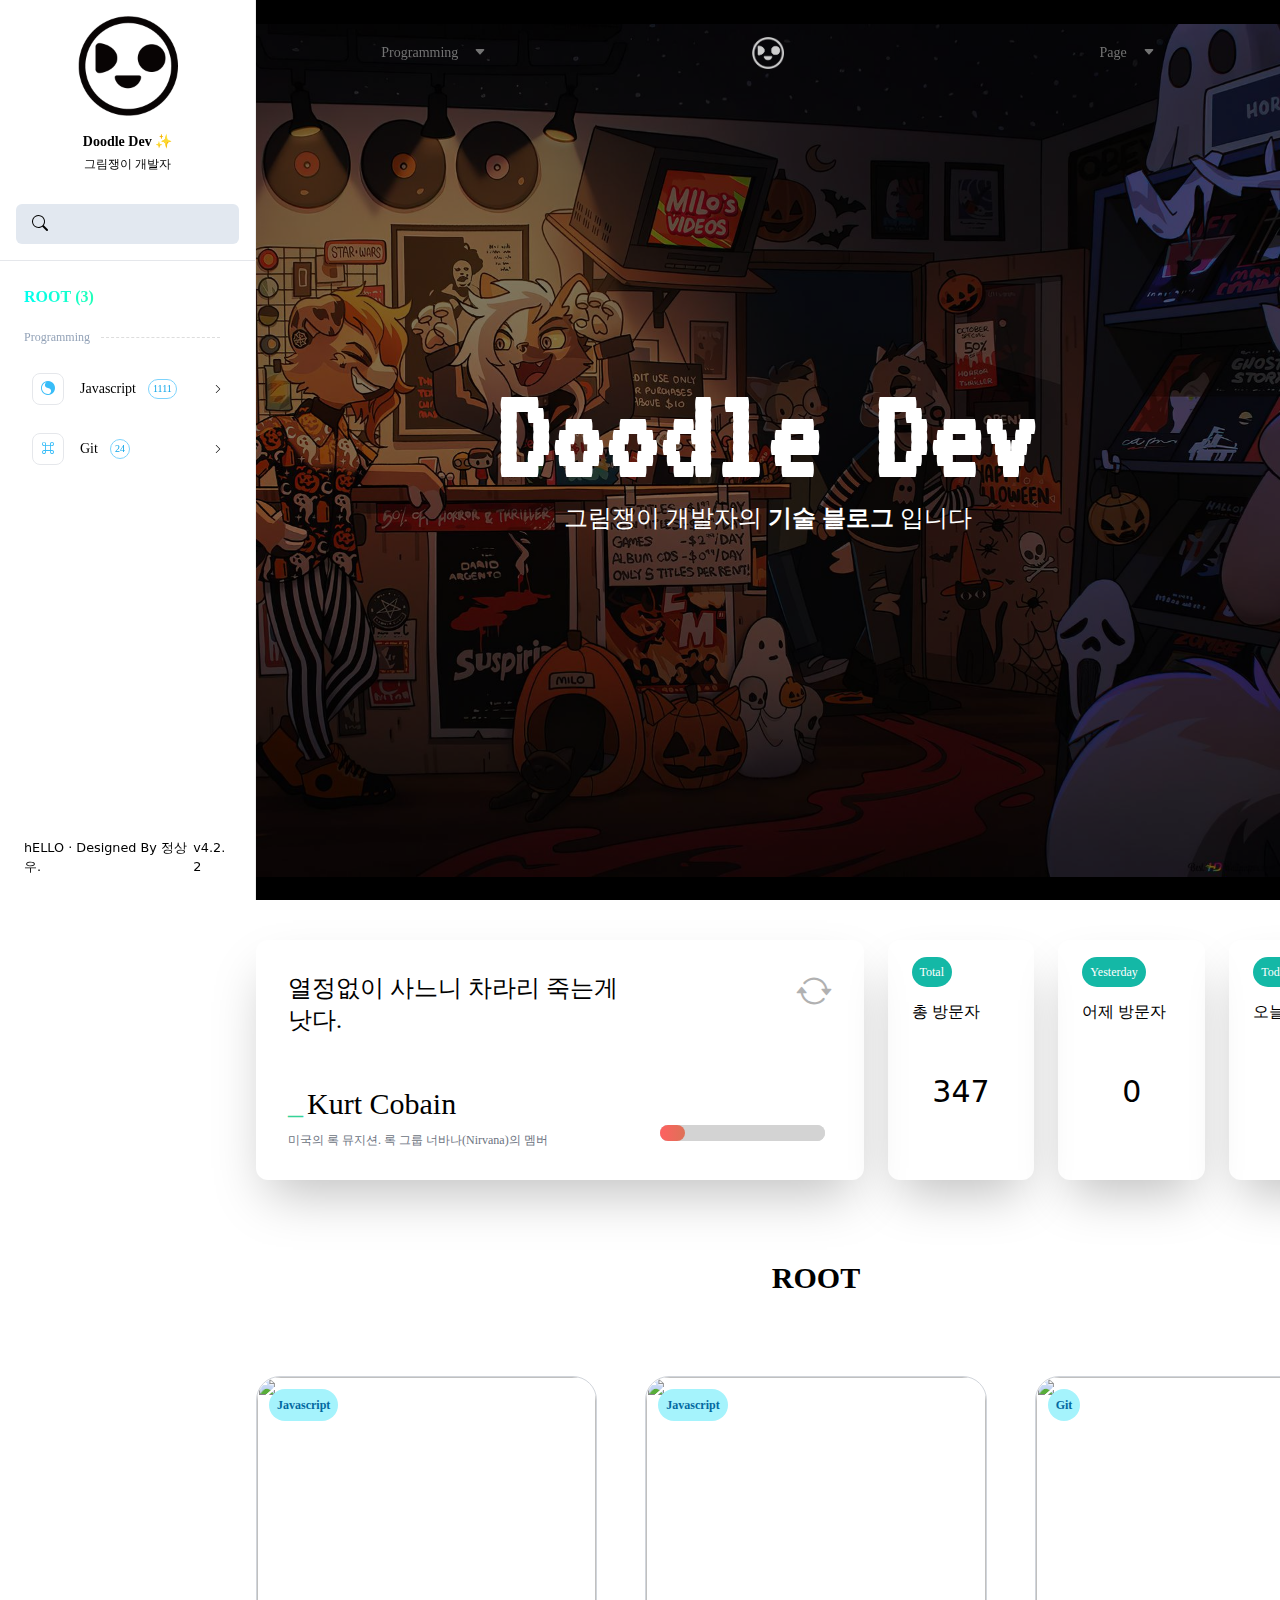
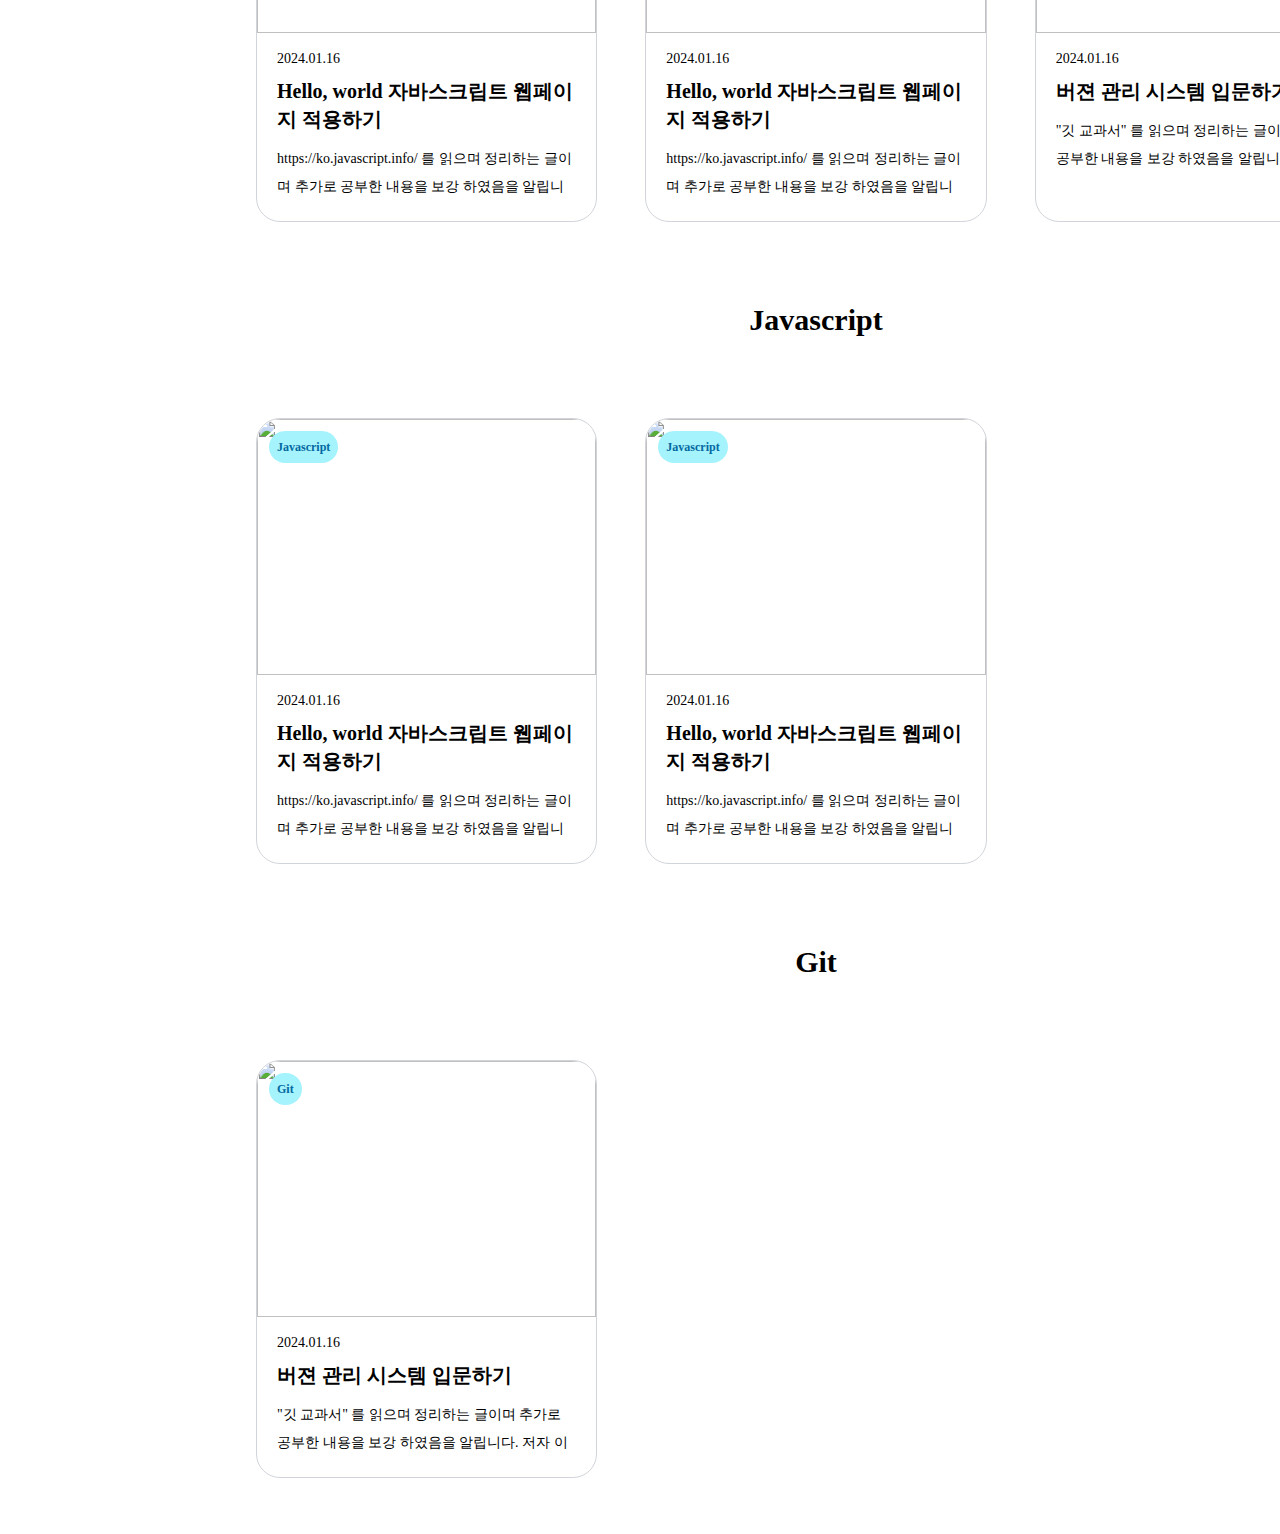
==== index.html @ 7f4cc3a6 "fix : link change" ====
<!DOCTYPE html>
<html lang="en">
<head>
    <meta charset="UTF-8">
    <meta http-equiv="X-UA-Compatible" content="IE=edge">
    <meta name="viewport" content="width=device-width, initial-scale=1.0">
    <link rel="stylesheet" href="https://cdn.jsdelivr.net/npm/bootstrap-icons@1.11.1/font/bootstrap-icons.css">

    <link rel="preconnect" href="https://fonts.googleapis.com">
    <link rel="preconnect" href="https://fonts.gstatic.com" crossorigin>
    <link href="https://fonts.googleapis.com/css2?family=VT323&display=swap" rel="stylesheet">

    <title>Doodle Skin WireFrame</title>
    <link href="./output.css" rel="stylesheet">
</head>
<body>
    <div class="pl-0 break-all xl:pl-64">
        <main class="relative">
            <!-- visual -->
            <section class="">
                <main class="pb-14 relative">
                    <section id="mainVisual" class="relative w-full h-screen text-white bg-black">
                        <div class="absolute top-0 right-0 bottom-0 left-0 opacity-50 bg-no-repeat bg-contain bg-center bg-right bg-fixed bg-[url('./src/assets/images/visual_bg.jpg')]"></div> <!-- bg-[url('./assets/images/visual_bg.png')] -->
                        <div class="absolute top-1/2 left-1/2 transform -translate-x-1/2 -translate-y-1/2 w-full text-center">
                            <h2 class="style-visual-text leading-none text-[135px]">Doodle Dev</h2>
                            <p class="text-2xl text-center font-NanumSquareNeo">그림쟁이 개발자의 <strong>기술 블로그</strong> 입니다</p>
                        </div>
                    </section>

                    <!-- header -->
                    <header id="header" class="w-full absolute top-5 left-0 right-0 z-10">
                        <nav class="relative flex items-center w-5/6 m-auto h-[65px] rounded-xl">
                            <ul class="h-full flex">
                                <li class="flex h-full">
                                    <a href="#;" class="flex items-center h-full pr-10 pl-10 text-sm text-neutral-500 font-NanumSquareNeo">
                                        Programming<i class="bi bi-caret-down-fill pl-4 text-xs"></i>
                                    </a>
                                    <div class="absolute left-0 -bottom-[110px] hidden bg-gray-50 w-60 p-4 rounded-xl shadow-md">
                                        <ul>
                                            <li>
                                                <a href="#;" class="flex items-center h-10 font-NanumSquareNeo text-sm"><i class="bi bi-brilliance"></i>&nbspJavascript</a>
                                            </li>
                                            <li>
                                                <a href="#;" class="flex items-center h-10 font-NanumSquareNeo text-sm"><i class="bi bi bi-command"></i>&nbspGit</a>
                                            </li>
                                        </ul>
                                    </div>
                                </li>
                            </ul>

                            <a href="#;" class="absolute left-2/4 w-[32px] h-[32px] -translate-x-1/2 rounded-full">
                                <img src="./src/assets/images/doodle_logo_b.png" class="bg-cover opacity-80">
                            </a>

                            <ul class="h-full flex ml-auto">
                                <li class="flex h-full">
                                    <a href="#;" class="flex items-center h-full pr-10 pl-10 text-sm text-neutral-500 font-NanumSquareNeo">
                                        Page<i class="bi bi-caret-down-fill pl-4 text-xs"></i>
                                    </a>
                                    <div class="absolute right-0 -bottom-[150px] hidden bg-gray-50 w-40 p-4 rounded-xl shadow-md">
                                        <ul>
                                            <li>
                                                <a href="#;" class="flex items-center h-10 font-NanumSquareNeo">홈</a>
                                            </li>
                                            <li>
                                                <a href="#;" class="flex items-center h-10 font-NanumSquareNeo">태그</a>
                                            </li>
                                            <li>
                                                <a href="#;" class="flex items-center h-10 font-NanumSquareNeo">방명록</a>
                                            </li>
                                        </ul>
                                    </div>
                                </li>
                            </ul>
                        </nav>
                    </header>
                    <!-- //header-->

                    <!-- 명언 및 젠체 방문자 수  -->
                    <div class="flex items-center px-4 lg:px-0 lg:w-[70rem] mx-auto mt-10 gap-x-6 ">
                        <div class="h-[240px] p-8 rounded-xl shadow-2xl style-path style-path-bottom style-path-top">
                            <span class="style-path style-path-left"></span>
                            <div class="flex w-full h-full">
                                <div class="flex flex-col w-[350px]">
                                    <p id="wiseSaying" class="font-NanumSquareNeo text-2xl"></p>
                                    <div class="mt-auto">
                                        <p class="text-3xl mb-[10px] font-NanumPen"><span class="text-emerald-400 mr-1">_</span><span id="wiseSayingHuman"></span></p>
                                        <p id="wiseSayingHumanInfo" class="text-xs font-NanumSquareNeo text-gray-500"></p>
                                    </div>
                                </div>
                                <div class="flex flex-col w-2/6 ml-auto">
                                    <button id="refreshBtn" type="button" class="ml-auto style-repeat"><i class="bi bi-arrow-repeat text-4xl"></i></button>
                                    <div class="mt-auto">
                                        <progress id="progressbar" value="0" max="100"></progress>
                                    </div>
                                </div>
                            </div>
                            <span class="style-path style-path-right"></span>
                        </div>
                        <div class="w-[15rem] h-[240px] p-6 rounded-xl shadow-2xl">
                            <div class="flex flex-col">
                                <div class="text-white text-xs"><span class="p-2 bg-teal-500 font-NanumSquareNeo rounded-full">Total</span></div>
                                <div class="mt-5 font-NanumSquareNeo">총 방문자</div>
                                <div class="text-center mt-[50px] text-3xl">347</div>
                            </div>
                        </div>
                        <div class="w-[15rem] h-[240px] p-6 rounded-xl shadow-2xl">
                            <div class="flex flex-col">
                                <div class="text-white text-xs"><span class="p-2 bg-teal-500 font-NanumSquareNeo rounded-full">Yesterday</span></div>
                                <div class="mt-5 font-NanumSquareNeo">어제 방문자</div>
                                <div class="text-center mt-[50px] text-3xl">0</div>
                            </div>
                        </div>
                        <div class="w-[15rem] h-[240px] p-6 rounded-xl shadow-2xl">
                            <div class="flex flex-col">
                                <div class="text-white text-xs"><span class="p-2 bg-teal-500 font-NanumSquareNeo rounded-full">Today</span></div>
                                <div class="mt-5 font-NanumSquareNeo">오늘 방문자</div>
                                <div class="text-center mt-[50px] text-3xl">2</div>
                            </div>
                        </div>
                    </div>

                    <div class="flex flex-col">
                        <!-- 디자인 수정 -->
                        <section class="flex flex-col items-center px-4 lg:px-0 lg:w-[70rem] lg:mx-auto" data-mode="grid">
                            <div class="text-3xl font-bold text-h-600 dark:text-h-200 my-10 empty:my-10 lg:my-20 font-NanumSquareNeo">ROOT</div>
                            <div class="list">
                                <div class="relative style-card-shadow rounded-3xl border-solid border border-gray-300">
                                    <a href="#;" class="block relative">
                                        <div class="post rounded-3xl">
                                            <span class="thumbnail"><img class="object-cover bg-h-100 lazyautosizes ls-is-cached lazyloaded rounded-tl-3xl rounded-tr-3xl" data-src="https://blog.kakaocdn.net/dn/263tH/btsDnd8cCQs/M0nqBqwNAv5mfp5V1lmXC1/img.png" data-sizes="auto" alt="" sizes="335px" src="https://blog.kakaocdn.net/dn/263tH/btsDnd8cCQs/M0nqBqwNAv5mfp5V1lmXC1/img.png"></span>
                                            <div class="description flex flex-col pl-5 pr-5 pb-5">
                                                <div class="metainfo flex gap-x-1 text-sm"><time class="text-h-400 font-NanumSquareNeo">2024.01.16</time></div>
                                                <div class="title"><span class="text-h-800 dark:text-h-200 font-NanumSquareNeo">Hello, world 자바스크립트 웹페이지 적용하기</span></div>
                                                <div class="summary relative overflow-hidden leading-7 text-sm text-h-500 dark:text-h-400 font-NanumSquareNeo">https://ko.javascript.info/ 를 읽으며 정리하는 글이며 추가로 공부한 내용을 보강 하였음을 알립니다. 1. Hello, world! 웹 페이지에 자바스크립트를 적용하는 방법에 대해 알아보기 전에, C언어로 만든 프로그램 예제를 살펴 보겠습니다. #include int main() { printf("Hello, world!\n"); return 0; } 이 예제를 실행 시키면 터미널에 "Hello, world" 가 출력됩니다. 프로그래밍 서적을 보신 적이 있다면, 첫 프로그래밍 예제로 "Hello world" 를 출력해 본 기억이 있을 것 입니다. "Hello, world(안녕, 세상)" 를 출력하는 예제가 어떻게 시작되었는지 궁금하여 위키백과를 찾아 보았습니다. 프로그래밍을 할 수 ..</div>
                                            </div>
                                        </div>
                                    </a>
                                    <a href="https://naver.com" target="_blank" class="block text-sm text-h-400 font-NanumSquareNeo absolute left-3 top-3 bg-cyan-200 rounded-full p-2 text-sky-700 text-xs font-semibold">Javascript</a>
                                </div>
                                
                                <div class="relative style-card-shadow rounded-3xl border-solid border border-gray-300">
                                    <a href="#;" class="block relative">
                                        <div class="post rounded-3xl">
                                            <span class="thumbnail"><img class="object-cover bg-h-100 lazyautosizes ls-is-cached lazyloaded rounded-tl-3xl rounded-tr-3xl" data-src="https://blog.kakaocdn.net/dn/263tH/btsDnd8cCQs/M0nqBqwNAv5mfp5V1lmXC1/img.png" data-sizes="auto" alt="" sizes="335px" src="https://blog.kakaocdn.net/dn/263tH/btsDnd8cCQs/M0nqBqwNAv5mfp5V1lmXC1/img.png"></span>
                                            <div class="description flex flex-col pl-5 pr-5 pb-5">
                                                <div class="metainfo flex gap-x-1 text-sm"><time class="text-h-400 font-NanumSquareNeo">2024.01.16</time></div>
                                                <div class="title"><span class="text-h-800 dark:text-h-200 font-NanumSquareNeo">Hello, world 자바스크립트 웹페이지 적용하기</span></div>
                                                <div class="summary relative overflow-hidden leading-7 text-sm text-h-500 dark:text-h-400 font-NanumSquareNeo">https://ko.javascript.info/ 를 읽으며 정리하는 글이며 추가로 공부한 내용을 보강 하였음을 알립니다. 1. Hello, world! 웹 페이지에 자바스크립트를 적용하는 방법에 대해 알아보기 전에, C언어로 만든 프로그램 예제를 살펴 보겠습니다. #include int main() { printf("Hello, world!\n"); return 0; } 이 예제를 실행 시키면 터미널에 "Hello, world" 가 출력됩니다. 프로그래밍 서적을 보신 적이 있다면, 첫 프로그래밍 예제로 "Hello world" 를 출력해 본 기억이 있을 것 입니다. "Hello, world(안녕, 세상)" 를 출력하는 예제가 어떻게 시작되었는지 궁금하여 위키백과를 찾아 보았습니다. 프로그래밍을 할 수 ..</div>
                                            </div>
                                        </div>
                                    </a>
                                    <a href="https://naver.com" target="_blank" class="block text-sm text-h-400 font-NanumSquareNeo absolute left-3 top-3 bg-cyan-200 rounded-full p-2 text-sky-700 text-xs font-semibold">Javascript</a>
                                </div>

                                <div class="relative style-card-shadow rounded-3xl border-solid border border-gray-300">
                                    <a href="#;" class="block relative">
                                        <div class="post rounded-3xl">
                                            <span class="thumbnail"><img class="object-cover bg-h-100 lazyautosizes ls-is-cached lazyloaded rounded-tl-3xl rounded-tr-3xl" data-src="https://blog.kakaocdn.net/dn/0eOuo/btsB81tT45I/3abOy07gWdSMeZfXVy7Gr0/img.png" data-sizes="auto" alt="" sizes="335px" src="https://blog.kakaocdn.net/dn/0eOuo/btsB81tT45I/3abOy07gWdSMeZfXVy7Gr0/img.png"></span>
                                            <div class="description flex flex-col pl-5 pr-5 pb-5">
                                                <div class="metainfo flex gap-x-1 text-sm"><time class="text-h-400 font-NanumSquareNeo">2024.01.16</time></div>
                                                <div class="title"><span class="text-h-800 dark:text-h-200 font-NanumSquareNeo">버젼 관리 시스템 입문하기</span></div>
                                                <div class="summary relative overflow-hidden leading-7 text-sm text-h-500 dark:text-h-400 font-NanumSquareNeo">"깃 교과서" 를 읽으며 정리하는 글이며 추가로 공부한 내용을 보강 하였음을 알립니다. 저자 이호진 | 길벗 | https://thebook.io/080212/ 1. 버젼 관리 시스템(VCS)이란 ? VCS란 Version Control System 의 약어로 우리말로는 버젼 관리 시스템입니다. 버젼 관리 시스템이 무엇인지 단어를 나눠서 해석 해보겠습니다. 1-1. 사전적 정의 버젼 의 사전적 정의 어떤 프로그램을 수정, 개선하여 완성한 것. 새로워질 때마다 번호를 늘려 나갑니다. - 출처 OxfordLanguages 관리 의 사전적 정의 어떤 것을 효율적으로 운영함을 뜻합니다. - 출처 wikipedia 시스템 의 사전적 정의 체계적인 방법을 뜻합니다. - 출처 OxfordLanguages 1-2. 버..</div>
                                            </div>
                                        </div>
                                    </a>
                                    <a href="https://naver.com" target="_blank" class="block text-sm text-h-400 font-NanumSquareNeo absolute left-3 top-3 bg-cyan-200 rounded-full p-2 text-sky-700 text-xs font-semibold">Git</a>
                                </div>
                            </div>
                        </section>
                        <!-- //디자인 수정 -->
                    
                        <section class="flex flex-col items-center px-4 lg:px-0 lg:w-[70rem] lg:mx-auto" data-mode="grid">
                            <div class="text-3xl font-bold text-h-600 dark:text-h-200 my-10 empty:my-10 lg:my-20 font-NanumSquareNeo">Javascript</div>
                            <div class="list">
                                <div class="relative style-card-shadow rounded-3xl border-solid border border-gray-300">
                                    <a href="#;" class="block relative">
                                        <div class="post rounded-3xl">
                                            <span class="thumbnail"><img class="object-cover bg-h-100 lazyautosizes ls-is-cached lazyloaded rounded-tl-3xl rounded-tr-3xl" data-src="https://blog.kakaocdn.net/dn/263tH/btsDnd8cCQs/M0nqBqwNAv5mfp5V1lmXC1/img.png" data-sizes="auto" alt="" sizes="335px" src="https://blog.kakaocdn.net/dn/263tH/btsDnd8cCQs/M0nqBqwNAv5mfp5V1lmXC1/img.png"></span>
                                            <div class="description flex flex-col pl-5 pr-5 pb-5">
                                                <div class="metainfo flex gap-x-1 text-sm"><time class="text-h-400 font-NanumSquareNeo">2024.01.16</time></div>
                                                <div class="title"><span class="text-h-800 dark:text-h-200 font-NanumSquareNeo">Hello, world 자바스크립트 웹페이지 적용하기</span></div>
                                                <div class="summary relative overflow-hidden leading-7 text-sm text-h-500 dark:text-h-400 font-NanumSquareNeo">https://ko.javascript.info/ 를 읽으며 정리하는 글이며 추가로 공부한 내용을 보강 하였음을 알립니다. 1. Hello, world! 웹 페이지에 자바스크립트를 적용하는 방법에 대해 알아보기 전에, C언어로 만든 프로그램 예제를 살펴 보겠습니다. #include int main() { printf("Hello, world!\n"); return 0; } 이 예제를 실행 시키면 터미널에 "Hello, world" 가 출력됩니다. 프로그래밍 서적을 보신 적이 있다면, 첫 프로그래밍 예제로 "Hello world" 를 출력해 본 기억이 있을 것 입니다. "Hello, world(안녕, 세상)" 를 출력하는 예제가 어떻게 시작되었는지 궁금하여 위키백과를 찾아 보았습니다. 프로그래밍을 할 수 ..</div>
                                            </div>
                                        </div>
                                    </a>
                                    <a href="https://naver.com" target="_blank" class="block text-sm text-h-400 font-NanumSquareNeo absolute left-3 top-3 bg-cyan-200 rounded-full p-2 text-sky-700 text-xs font-semibold">Javascript</a>
                                </div>
                                
                                <div class="relative style-card-shadow rounded-3xl border-solid border border-gray-300">
                                    <a href="#;" class="block relative">
                                        <div class="post rounded-3xl">
                                            <span class="thumbnail"><img class="object-cover bg-h-100 lazyautosizes ls-is-cached lazyloaded rounded-tl-3xl rounded-tr-3xl" data-src="https://blog.kakaocdn.net/dn/263tH/btsDnd8cCQs/M0nqBqwNAv5mfp5V1lmXC1/img.png" data-sizes="auto" alt="" sizes="335px" src="https://blog.kakaocdn.net/dn/263tH/btsDnd8cCQs/M0nqBqwNAv5mfp5V1lmXC1/img.png"></span>
                                            <div class="description flex flex-col pl-5 pr-5 pb-5">
                                                <div class="metainfo flex gap-x-1 text-sm"><time class="text-h-400 font-NanumSquareNeo">2024.01.16</time></div>
                                                <div class="title"><span class="text-h-800 dark:text-h-200 font-NanumSquareNeo">Hello, world 자바스크립트 웹페이지 적용하기</span></div>
                                                <div class="summary relative overflow-hidden leading-7 text-sm text-h-500 dark:text-h-400 font-NanumSquareNeo">https://ko.javascript.info/ 를 읽으며 정리하는 글이며 추가로 공부한 내용을 보강 하였음을 알립니다. 1. Hello, world! 웹 페이지에 자바스크립트를 적용하는 방법에 대해 알아보기 전에, C언어로 만든 프로그램 예제를 살펴 보겠습니다. #include int main() { printf("Hello, world!\n"); return 0; } 이 예제를 실행 시키면 터미널에 "Hello, world" 가 출력됩니다. 프로그래밍 서적을 보신 적이 있다면, 첫 프로그래밍 예제로 "Hello world" 를 출력해 본 기억이 있을 것 입니다. "Hello, world(안녕, 세상)" 를 출력하는 예제가 어떻게 시작되었는지 궁금하여 위키백과를 찾아 보았습니다. 프로그래밍을 할 수 ..</div>
                                            </div>
                                        </div>
                                    </a>
                                    <a href="https://naver.com" target="_blank" class="block text-sm text-h-400 font-NanumSquareNeo absolute left-3 top-3 bg-cyan-200 rounded-full p-2 text-sky-700 text-xs font-semibold">Javascript</a>
                                </div>
                            </div>
                        </section>
                    
                        <section class="flex flex-col items-center px-4 lg:px-0 lg:w-[70rem] lg:mx-auto" data-mode="grid">
                            <div class="text-3xl font-bold text-h-600 dark:text-h-200 my-10 empty:my-10 lg:my-20 font-NanumSquareNeo">Git</div>
                            <div class="list">
                                <div class="relative style-card-shadow rounded-3xl border-solid border border-gray-300">
                                    <a href="#;" class="block relative">
                                        <div class="post rounded-3xl">
                                            <span class="thumbnail"><img class="object-cover bg-h-100 lazyautosizes ls-is-cached lazyloaded rounded-tl-3xl rounded-tr-3xl" data-src="https://blog.kakaocdn.net/dn/0eOuo/btsB81tT45I/3abOy07gWdSMeZfXVy7Gr0/img.png" data-sizes="auto" alt="" sizes="335px" src="https://blog.kakaocdn.net/dn/0eOuo/btsB81tT45I/3abOy07gWdSMeZfXVy7Gr0/img.png"></span>
                                            <div class="description flex flex-col pl-5 pr-5 pb-5">
                                                <div class="metainfo flex gap-x-1 text-sm"><time class="text-h-400 font-NanumSquareNeo">2024.01.16</time></div>
                                                <div class="title"><span class="text-h-800 dark:text-h-200 font-NanumSquareNeo">버젼 관리 시스템 입문하기</span></div>
                                                <div class="summary relative overflow-hidden leading-7 text-sm text-h-500 dark:text-h-400 font-NanumSquareNeo">"깃 교과서" 를 읽으며 정리하는 글이며 추가로 공부한 내용을 보강 하였음을 알립니다. 저자 이호진 | 길벗 | https://thebook.io/080212/ 1. 버젼 관리 시스템(VCS)이란 ? VCS란 Version Control System 의 약어로 우리말로는 버젼 관리 시스템입니다. 버젼 관리 시스템이 무엇인지 단어를 나눠서 해석 해보겠습니다. 1-1. 사전적 정의 버젼 의 사전적 정의 어떤 프로그램을 수정, 개선하여 완성한 것. 새로워질 때마다 번호를 늘려 나갑니다. - 출처 OxfordLanguages 관리 의 사전적 정의 어떤 것을 효율적으로 운영함을 뜻합니다. - 출처 wikipedia 시스템 의 사전적 정의 체계적인 방법을 뜻합니다. - 출처 OxfordLanguages 1-2. 버..</div>
                                            </div>
                                        </div>
                                    </a>
                                    <a href="https://naver.com" target="_blank" class="block text-sm text-h-400 font-NanumSquareNeo absolute left-3 top-3 bg-cyan-200 rounded-full p-2 text-sky-700 text-xs font-semibold">Git</a>
                                </div>
                            </div>
                        </section>
                    </div>
                </main>
            </section>
            <!-- //visual -->
        </main>
        <aside class="flex flex-col style-aside-area border-r h-full fixed top-0 left-0 w-64">
            <!-- 프로필 -->
            <div class="p-4">
                <div class="flex flex-col bg-cover items-center">
                    <img src="./src/assets/images/doodle_logo_a.png" class="logo">
                    <p class="p-1 font-NanumSquareNeo text-sm font-semibold mt-3">Doodle Dev ✨</p>
                    <p class="font-NanumSquareNeo text-xs">그림쟁이 개발자</p>
                </div>
            </div>
            <!-- //프로필 -->

            <!-- 검색 -->
            <div class="p-4">
                <div class="flex items-center p-4 bg-slate-200 h-10 rounded-md">
                    <i class="bi bi-search"></i>
                    <input type="text" class="ml-1 bg-slate-200 w-full">
                </div>
            </div>
            <!-- //검색 -->
            <hr>
            <!--
            <div class="p-6">
                <div class="flex justify-between">
                    <div>
                        <div>전체</div>
                        <div>331</div>
                    </div>
                    <div class="flex">
                        <div>
                            <div>오늘</div>
                            <div class="text-right">5</div>
                        </div>
                        <div class="pl-4">
                            <div>어제</div>
                            <div class="text-right">7</div>
                        </div>
                    </div>
                </div>
            </div>
            -->
            <!-- side menu -->
            <div class="p-6">
                <div>
                    <ul>
                        <li>
                            <a href="#;" class="flex pb-5 font-NanumSquareNeo font-bold	text-base style-gradient">ROOT <span class="ml-1">(3)</span></a>
                            <p class="flex items-center pb-5 text-slate-400	font-NanumSquareNeo text-xs style-dash">Programming</p><!-- HTML 편집 확인 -->
                            <ul class="flex flex-col gap-y-3">
                                <li class="hover:rounded-lg style-underline">
                                    <a  href="#;" class="flex items-center font-NanumSquareNeo p-2 text-sm hover:text-sky-600 group">
                                        <span class="flex items-center justify-center mr-4 border rounded-lg w-8 h-8 text-sky-400 group-hover:text-sky-600 group-hover:shadow-md">
                                            <i class="bi bi-brilliance"></i>
                                        </span>
                                        <span>Javascript</span>
                                        <span class="ml-3 text-[10px] p-1 rounded-full border border-1 border-sky-300 text-sky-500 leading-none">1111</span>
                                        <span class="ml-auto"><i class="bi bi-chevron-right text-[10px]"></i></span><!-- bi-chevron-down -->
                                    </a>
                                </li>
                                <li class="hover:rounded-lg style-underline">
                                    <a  href="#;" class="flex items-center font-NanumSquareNeo p-2 text-sm hover:text-sky-600 group">
                                        <span class="flex items-center justify-center mr-4 border rounded-lg w-8 h-8 text-sky-400 group-hover:text-sky-600 group-hover:shadow-md">
                                            <i class="bi bi-command"></i>
                                        </span>
                                        <span>Git</span>
                                        <span class="ml-3 text-[10px] p-1 rounded-full border border-1 border-sky-300 text-sky-500 leading-none">24</span>
                                        <span class="ml-auto"><i class="bi bi-chevron-right text-[10px]"></i></span><!-- bi-chevron-down -->
                                    </a>
                                </li>
                            </ul>
                        </li>
                    </ul>
                </div>
            </div>
            <!-- //side menu -->
            <div class="p-6 mt-auto">
                <div class="text-h-400">
                    <div class="flex justify-between">
                        <small><a href="https://pronist.tistory.com/5">hELLO</a> · Designed By <a href="https://github.com/pronist">정상우</a>.</small>
                        <small>v4.2.2</small>
                    </div>
                </div>
            </div>
        </aside>
    </div>

    <!-- Script -->
    <script src="./index.js"></script>
</body>
</html>
---- output.css ----
/*
! tailwindcss v3.4.1 | MIT License | https://tailwindcss.com
*/

/*
1. Prevent padding and border from affecting element width. (https://github.com/mozdevs/cssremedy/issues/4)
2. Allow adding a border to an element by just adding a border-width. (https://github.com/tailwindcss/tailwindcss/pull/116)
*/

*,
::before,
::after {
  box-sizing: border-box;
  /* 1 */
  border-width: 0;
  /* 2 */
  border-style: solid;
  /* 2 */
  border-color: #e5e7eb;
  /* 2 */
}

::before,
::after {
  --tw-content: '';
}

/*
1. Use a consistent sensible line-height in all browsers.
2. Prevent adjustments of font size after orientation changes in iOS.
3. Use a more readable tab size.
4. Use the user's configured `sans` font-family by default.
5. Use the user's configured `sans` font-feature-settings by default.
6. Use the user's configured `sans` font-variation-settings by default.
7. Disable tap highlights on iOS
*/

html,
:host {
  line-height: 1.5;
  /* 1 */
  -webkit-text-size-adjust: 100%;
  /* 2 */
  -moz-tab-size: 4;
  /* 3 */
  -o-tab-size: 4;
     tab-size: 4;
  /* 3 */
  font-family: ui-sans-serif, system-ui, sans-serif, "Apple Color Emoji", "Segoe UI Emoji", "Segoe UI Symbol", "Noto Color Emoji";
  /* 4 */
  font-feature-settings: normal;
  /* 5 */
  font-variation-settings: normal;
  /* 6 */
  -webkit-tap-highlight-color: transparent;
  /* 7 */
}

/*
1. Remove the margin in all browsers.
2. Inherit line-height from `html` so users can set them as a class directly on the `html` element.
*/

body {
  margin: 0;
  /* 1 */
  line-height: inherit;
  /* 2 */
}

/*
1. Add the correct height in Firefox.
2. Correct the inheritance of border color in Firefox. (https://bugzilla.mozilla.org/show_bug.cgi?id=190655)
3. Ensure horizontal rules are visible by default.
*/

hr {
  height: 0;
  /* 1 */
  color: inherit;
  /* 2 */
  border-top-width: 1px;
  /* 3 */
}

/*
Add the correct text decoration in Chrome, Edge, and Safari.
*/

abbr:where([title]) {
  -webkit-text-decoration: underline dotted;
          text-decoration: underline dotted;
}

/*
Remove the default font size and weight for headings.
*/

h1,
h2,
h3,
h4,
h5,
h6 {
  font-size: inherit;
  font-weight: inherit;
}

/*
Reset links to optimize for opt-in styling instead of opt-out.
*/

a {
  color: inherit;
  text-decoration: inherit;
}

/*
Add the correct font weight in Edge and Safari.
*/

b,
strong {
  font-weight: bolder;
}

/*
1. Use the user's configured `mono` font-family by default.
2. Use the user's configured `mono` font-feature-settings by default.
3. Use the user's configured `mono` font-variation-settings by default.
4. Correct the odd `em` font sizing in all browsers.
*/

code,
kbd,
samp,
pre {
  font-family: ui-monospace, SFMono-Regular, Menlo, Monaco, Consolas, "Liberation Mono", "Courier New", monospace;
  /* 1 */
  font-feature-settings: normal;
  /* 2 */
  font-variation-settings: normal;
  /* 3 */
  font-size: 1em;
  /* 4 */
}

/*
Add the correct font size in all browsers.
*/

small {
  font-size: 80%;
}

/*
Prevent `sub` and `sup` elements from affecting the line height in all browsers.
*/

sub,
sup {
  font-size: 75%;
  line-height: 0;
  position: relative;
  vertical-align: baseline;
}

sub {
  bottom: -0.25em;
}

sup {
  top: -0.5em;
}

/*
1. Remove text indentation from table contents in Chrome and Safari. (https://bugs.chromium.org/p/chromium/issues/detail?id=999088, https://bugs.webkit.org/show_bug.cgi?id=201297)
2. Correct table border color inheritance in all Chrome and Safari. (https://bugs.chromium.org/p/chromium/issues/detail?id=935729, https://bugs.webkit.org/show_bug.cgi?id=195016)
3. Remove gaps between table borders by default.
*/

table {
  text-indent: 0;
  /* 1 */
  border-color: inherit;
  /* 2 */
  border-collapse: collapse;
  /* 3 */
}

/*
1. Change the font styles in all browsers.
2. Remove the margin in Firefox and Safari.
3. Remove default padding in all browsers.
*/

button,
input,
optgroup,
select,
textarea {
  font-family: inherit;
  /* 1 */
  font-feature-settings: inherit;
  /* 1 */
  font-variation-settings: inherit;
  /* 1 */
  font-size: 100%;
  /* 1 */
  font-weight: inherit;
  /* 1 */
  line-height: inherit;
  /* 1 */
  color: inherit;
  /* 1 */
  margin: 0;
  /* 2 */
  padding: 0;
  /* 3 */
}

/*
Remove the inheritance of text transform in Edge and Firefox.
*/

button,
select {
  text-transform: none;
}

/*
1. Correct the inability to style clickable types in iOS and Safari.
2. Remove default button styles.
*/

button,
[type='button'],
[type='reset'],
[type='submit'] {
  -webkit-appearance: button;
  /* 1 */
  background-color: transparent;
  /* 2 */
  background-image: none;
  /* 2 */
}

/*
Use the modern Firefox focus style for all focusable elements.
*/

:-moz-focusring {
  outline: auto;
}

/*
Remove the additional `:invalid` styles in Firefox. (https://github.com/mozilla/gecko-dev/blob/2f9eacd9d3d995c937b4251a5557d95d494c9be1/layout/style/res/forms.css#L728-L737)
*/

:-moz-ui-invalid {
  box-shadow: none;
}

/*
Add the correct vertical alignment in Chrome and Firefox.
*/

progress {
  vertical-align: baseline;
}

/*
Correct the cursor style of increment and decrement buttons in Safari.
*/

::-webkit-inner-spin-button,
::-webkit-outer-spin-button {
  height: auto;
}

/*
1. Correct the odd appearance in Chrome and Safari.
2. Correct the outline style in Safari.
*/

[type='search'] {
  -webkit-appearance: textfield;
  /* 1 */
  outline-offset: -2px;
  /* 2 */
}

/*
Remove the inner padding in Chrome and Safari on macOS.
*/

::-webkit-search-decoration {
  -webkit-appearance: none;
}

/*
1. Correct the inability to style clickable types in iOS and Safari.
2. Change font properties to `inherit` in Safari.
*/

::-webkit-file-upload-button {
  -webkit-appearance: button;
  /* 1 */
  font: inherit;
  /* 2 */
}

/*
Add the correct display in Chrome and Safari.
*/

summary {
  display: list-item;
}

/*
Removes the default spacing and border for appropriate elements.
*/

blockquote,
dl,
dd,
h1,
h2,
h3,
h4,
h5,
h6,
hr,
figure,
p,
pre {
  margin: 0;
}

fieldset {
  margin: 0;
  padding: 0;
}

legend {
  padding: 0;
}

ol,
ul,
menu {
  list-style: none;
  margin: 0;
  padding: 0;
}

/*
Reset default styling for dialogs.
*/

dialog {
  padding: 0;
}

/*
Prevent resizing textareas horizontally by default.
*/

textarea {
  resize: vertical;
}

/*
1. Reset the default placeholder opacity in Firefox. (https://github.com/tailwindlabs/tailwindcss/issues/3300)
2. Set the default placeholder color to the user's configured gray 400 color.
*/

input::-moz-placeholder, textarea::-moz-placeholder {
  opacity: 1;
  /* 1 */
  color: #9ca3af;
  /* 2 */
}

input::placeholder,
textarea::placeholder {
  opacity: 1;
  /* 1 */
  color: #9ca3af;
  /* 2 */
}

/*
Set the default cursor for buttons.
*/

button,
[role="button"] {
  cursor: pointer;
}

/*
Make sure disabled buttons don't get the pointer cursor.
*/

:disabled {
  cursor: default;
}

/*
1. Make replaced elements `display: block` by default. (https://github.com/mozdevs/cssremedy/issues/14)
2. Add `vertical-align: middle` to align replaced elements more sensibly by default. (https://github.com/jensimmons/cssremedy/issues/14#issuecomment-634934210)
   This can trigger a poorly considered lint error in some tools but is included by design.
*/

img,
svg,
video,
canvas,
audio,
iframe,
embed,
object {
  display: block;
  /* 1 */
  vertical-align: middle;
  /* 2 */
}

/*
Constrain images and videos to the parent width and preserve their intrinsic aspect ratio. (https://github.com/mozdevs/cssremedy/issues/14)
*/

img,
video {
  max-width: 100%;
  height: auto;
}

/* Make elements with the HTML hidden attribute stay hidden by default */

[hidden] {
  display: none;
}

*, ::before, ::after {
  --tw-border-spacing-x: 0;
  --tw-border-spacing-y: 0;
  --tw-translate-x: 0;
  --tw-translate-y: 0;
  --tw-rotate: 0;
  --tw-skew-x: 0;
  --tw-skew-y: 0;
  --tw-scale-x: 1;
  --tw-scale-y: 1;
  --tw-pan-x:  ;
  --tw-pan-y:  ;
  --tw-pinch-zoom:  ;
  --tw-scroll-snap-strictness: proximity;
  --tw-gradient-from-position:  ;
  --tw-gradient-via-position:  ;
  --tw-gradient-to-position:  ;
  --tw-ordinal:  ;
  --tw-slashed-zero:  ;
  --tw-numeric-figure:  ;
  --tw-numeric-spacing:  ;
  --tw-numeric-fraction:  ;
  --tw-ring-inset:  ;
  --tw-ring-offset-width: 0px;
  --tw-ring-offset-color: #fff;
  --tw-ring-color: rgb(59 130 246 / 0.5);
  --tw-ring-offset-shadow: 0 0 #0000;
  --tw-ring-shadow: 0 0 #0000;
  --tw-shadow: 0 0 #0000;
  --tw-shadow-colored: 0 0 #0000;
  --tw-blur:  ;
  --tw-brightness:  ;
  --tw-contrast:  ;
  --tw-grayscale:  ;
  --tw-hue-rotate:  ;
  --tw-invert:  ;
  --tw-saturate:  ;
  --tw-sepia:  ;
  --tw-drop-shadow:  ;
  --tw-backdrop-blur:  ;
  --tw-backdrop-brightness:  ;
  --tw-backdrop-contrast:  ;
  --tw-backdrop-grayscale:  ;
  --tw-backdrop-hue-rotate:  ;
  --tw-backdrop-invert:  ;
  --tw-backdrop-opacity:  ;
  --tw-backdrop-saturate:  ;
  --tw-backdrop-sepia:  ;
}

::backdrop {
  --tw-border-spacing-x: 0;
  --tw-border-spacing-y: 0;
  --tw-translate-x: 0;
  --tw-translate-y: 0;
  --tw-rotate: 0;
  --tw-skew-x: 0;
  --tw-skew-y: 0;
  --tw-scale-x: 1;
  --tw-scale-y: 1;
  --tw-pan-x:  ;
  --tw-pan-y:  ;
  --tw-pinch-zoom:  ;
  --tw-scroll-snap-strictness: proximity;
  --tw-gradient-from-position:  ;
  --tw-gradient-via-position:  ;
  --tw-gradient-to-position:  ;
  --tw-ordinal:  ;
  --tw-slashed-zero:  ;
  --tw-numeric-figure:  ;
  --tw-numeric-spacing:  ;
  --tw-numeric-fraction:  ;
  --tw-ring-inset:  ;
  --tw-ring-offset-width: 0px;
  --tw-ring-offset-color: #fff;
  --tw-ring-color: rgb(59 130 246 / 0.5);
  --tw-ring-offset-shadow: 0 0 #0000;
  --tw-ring-shadow: 0 0 #0000;
  --tw-shadow: 0 0 #0000;
  --tw-shadow-colored: 0 0 #0000;
  --tw-blur:  ;
  --tw-brightness:  ;
  --tw-contrast:  ;
  --tw-grayscale:  ;
  --tw-hue-rotate:  ;
  --tw-invert:  ;
  --tw-saturate:  ;
  --tw-sepia:  ;
  --tw-drop-shadow:  ;
  --tw-backdrop-blur:  ;
  --tw-backdrop-brightness:  ;
  --tw-backdrop-contrast:  ;
  --tw-backdrop-grayscale:  ;
  --tw-backdrop-hue-rotate:  ;
  --tw-backdrop-invert:  ;
  --tw-backdrop-opacity:  ;
  --tw-backdrop-saturate:  ;
  --tw-backdrop-sepia:  ;
}

.fixed {
  position: fixed;
}

.absolute {
  position: absolute;
}

.relative {
  position: relative;
}

.-bottom-\[110px\] {
  bottom: -110px;
}

.-bottom-\[150px\] {
  bottom: -150px;
}

.bottom-0 {
  bottom: 0px;
}

.left-0 {
  left: 0px;
}

.left-1\/2 {
  left: 50%;
}

.left-2\/4 {
  left: 50%;
}

.left-3 {
  left: 0.75rem;
}

.right-0 {
  right: 0px;
}

.top-0 {
  top: 0px;
}

.top-1\/2 {
  top: 50%;
}

.top-3 {
  top: 0.75rem;
}

.top-5 {
  top: 1.25rem;
}

.z-10 {
  z-index: 10;
}

.m-auto {
  margin: auto;
}

.mx-auto {
  margin-left: auto;
  margin-right: auto;
}

.my-10 {
  margin-top: 2.5rem;
  margin-bottom: 2.5rem;
}

.mb-\[10px\] {
  margin-bottom: 10px;
}

.ml-1 {
  margin-left: 0.25rem;
}

.ml-3 {
  margin-left: 0.75rem;
}

.ml-auto {
  margin-left: auto;
}

.mr-1 {
  margin-right: 0.25rem;
}

.mr-4 {
  margin-right: 1rem;
}

.mt-10 {
  margin-top: 2.5rem;
}

.mt-3 {
  margin-top: 0.75rem;
}

.mt-5 {
  margin-top: 1.25rem;
}

.mt-\[50px\] {
  margin-top: 50px;
}

.mt-auto {
  margin-top: auto;
}

.block {
  display: block;
}

.flex {
  display: flex;
}

.grid {
  display: grid;
}

.hidden {
  display: none;
}

.h-10 {
  height: 2.5rem;
}

.h-8 {
  height: 2rem;
}

.h-\[240px\] {
  height: 240px;
}

.h-\[32px\] {
  height: 32px;
}

.h-\[65px\] {
  height: 65px;
}

.h-full {
  height: 100%;
}

.h-screen {
  height: 100vh;
}

.w-2\/6 {
  width: 33.333333%;
}

.w-40 {
  width: 10rem;
}

.w-5\/6 {
  width: 83.333333%;
}

.w-60 {
  width: 15rem;
}

.w-64 {
  width: 16rem;
}

.w-8 {
  width: 2rem;
}

.w-\[15rem\] {
  width: 15rem;
}

.w-\[32px\] {
  width: 32px;
}

.w-\[350px\] {
  width: 350px;
}

.w-full {
  width: 100%;
}

.-translate-x-1\/2 {
  --tw-translate-x: -50%;
  transform: translate(var(--tw-translate-x), var(--tw-translate-y)) rotate(var(--tw-rotate)) skewX(var(--tw-skew-x)) skewY(var(--tw-skew-y)) scaleX(var(--tw-scale-x)) scaleY(var(--tw-scale-y));
}

.-translate-y-1\/2 {
  --tw-translate-y: -50%;
  transform: translate(var(--tw-translate-x), var(--tw-translate-y)) rotate(var(--tw-rotate)) skewX(var(--tw-skew-x)) skewY(var(--tw-skew-y)) scaleX(var(--tw-scale-x)) scaleY(var(--tw-scale-y));
}

.transform {
  transform: translate(var(--tw-translate-x), var(--tw-translate-y)) rotate(var(--tw-rotate)) skewX(var(--tw-skew-x)) skewY(var(--tw-skew-y)) scaleX(var(--tw-scale-x)) scaleY(var(--tw-scale-y));
}

.flex-col {
  flex-direction: column;
}

.items-center {
  align-items: center;
}

.justify-center {
  justify-content: center;
}

.justify-between {
  justify-content: space-between;
}

.gap-x-1 {
  -moz-column-gap: 0.25rem;
       column-gap: 0.25rem;
}

.gap-x-6 {
  -moz-column-gap: 1.5rem;
       column-gap: 1.5rem;
}

.gap-y-3 {
  row-gap: 0.75rem;
}

.overflow-hidden {
  overflow: hidden;
}

.break-all {
  word-break: break-all;
}

.rounded-3xl {
  border-radius: 1.5rem;
}

.rounded-full {
  border-radius: 9999px;
}

.rounded-lg {
  border-radius: 0.5rem;
}

.rounded-md {
  border-radius: 0.375rem;
}

.rounded-xl {
  border-radius: 0.75rem;
}

.rounded-tl-3xl {
  border-top-left-radius: 1.5rem;
}

.rounded-tr-3xl {
  border-top-right-radius: 1.5rem;
}

.border {
  border-width: 1px;
}

.border-r {
  border-right-width: 1px;
}

.border-solid {
  border-style: solid;
}

.border-gray-300 {
  --tw-border-opacity: 1;
  border-color: rgb(209 213 219 / var(--tw-border-opacity));
}

.border-sky-300 {
  --tw-border-opacity: 1;
  border-color: rgb(125 211 252 / var(--tw-border-opacity));
}

.bg-black {
  --tw-bg-opacity: 1;
  background-color: rgb(0 0 0 / var(--tw-bg-opacity));
}

.bg-cyan-200 {
  --tw-bg-opacity: 1;
  background-color: rgb(165 243 252 / var(--tw-bg-opacity));
}

.bg-gray-50 {
  --tw-bg-opacity: 1;
  background-color: rgb(249 250 251 / var(--tw-bg-opacity));
}

.bg-slate-200 {
  --tw-bg-opacity: 1;
  background-color: rgb(226 232 240 / var(--tw-bg-opacity));
}

.bg-teal-500 {
  --tw-bg-opacity: 1;
  background-color: rgb(20 184 166 / var(--tw-bg-opacity));
}

.bg-\[url\(\'\.\/assets\/images\/visual_bg\.jpg\'\)\] {
  background-image: url('./assets/images/visual_bg.jpg');
}

.bg-\[url\(\'\.\/assets\/images\/visual_bg\.png\'\)\] {
  background-image: url('./assets/images/visual_bg.png');
}

.bg-\[url\(\'\.\/src\/assets\/images\/visual_bg\.jpg\'\)\] {
  background-image: url('./src/assets/images/visual_bg.jpg');
}

.bg-contain {
  background-size: contain;
}

.bg-cover {
  background-size: cover;
}

.bg-fixed {
  background-attachment: fixed;
}

.bg-center {
  background-position: center;
}

.bg-right {
  background-position: right;
}

.bg-no-repeat {
  background-repeat: no-repeat;
}

.object-cover {
  -o-object-fit: cover;
     object-fit: cover;
}

.p-1 {
  padding: 0.25rem;
}

.p-2 {
  padding: 0.5rem;
}

.p-4 {
  padding: 1rem;
}

.p-6 {
  padding: 1.5rem;
}

.p-8 {
  padding: 2rem;
}

.px-4 {
  padding-left: 1rem;
  padding-right: 1rem;
}

.pb-14 {
  padding-bottom: 3.5rem;
}

.pb-5 {
  padding-bottom: 1.25rem;
}

.pl-0 {
  padding-left: 0px;
}

.pl-10 {
  padding-left: 2.5rem;
}

.pl-4 {
  padding-left: 1rem;
}

.pl-5 {
  padding-left: 1.25rem;
}

.pr-10 {
  padding-right: 2.5rem;
}

.pr-5 {
  padding-right: 1.25rem;
}

.text-center {
  text-align: center;
}

.text-right {
  text-align: right;
}

.font-NanumPen {
  font-family: NanumPen;
}

.font-NanumSquareNeo {
  font-family: NanumSquareNeo;
}

.text-2xl {
  font-size: 1.5rem;
  line-height: 2rem;
}

.text-3xl {
  font-size: 1.875rem;
  line-height: 2.25rem;
}

.text-4xl {
  font-size: 2.25rem;
  line-height: 2.5rem;
}

.text-\[10px\] {
  font-size: 10px;
}

.text-\[135px\] {
  font-size: 135px;
}

.text-base {
  font-size: 1rem;
  line-height: 1.5rem;
}

.text-sm {
  font-size: 0.875rem;
  line-height: 1.25rem;
}

.text-xs {
  font-size: 0.75rem;
  line-height: 1rem;
}

.font-bold {
  font-weight: 700;
}

.font-semibold {
  font-weight: 600;
}

.leading-7 {
  line-height: 1.75rem;
}

.leading-none {
  line-height: 1;
}

.text-emerald-400 {
  --tw-text-opacity: 1;
  color: rgb(52 211 153 / var(--tw-text-opacity));
}

.text-gray-500 {
  --tw-text-opacity: 1;
  color: rgb(107 114 128 / var(--tw-text-opacity));
}

.text-neutral-500 {
  --tw-text-opacity: 1;
  color: rgb(115 115 115 / var(--tw-text-opacity));
}

.text-sky-400 {
  --tw-text-opacity: 1;
  color: rgb(56 189 248 / var(--tw-text-opacity));
}

.text-sky-500 {
  --tw-text-opacity: 1;
  color: rgb(14 165 233 / var(--tw-text-opacity));
}

.text-sky-700 {
  --tw-text-opacity: 1;
  color: rgb(3 105 161 / var(--tw-text-opacity));
}

.text-slate-400 {
  --tw-text-opacity: 1;
  color: rgb(148 163 184 / var(--tw-text-opacity));
}

.text-white {
  --tw-text-opacity: 1;
  color: rgb(255 255 255 / var(--tw-text-opacity));
}

.opacity-50 {
  opacity: 0.5;
}

.opacity-80 {
  opacity: 0.8;
}

.shadow-2xl {
  --tw-shadow: 0 25px 50px -12px rgb(0 0 0 / 0.25);
  --tw-shadow-colored: 0 25px 50px -12px var(--tw-shadow-color);
  box-shadow: var(--tw-ring-offset-shadow, 0 0 #0000), var(--tw-ring-shadow, 0 0 #0000), var(--tw-shadow);
}

.shadow-md {
  --tw-shadow: 0 4px 6px -1px rgb(0 0 0 / 0.1), 0 2px 4px -2px rgb(0 0 0 / 0.1);
  --tw-shadow-colored: 0 4px 6px -1px var(--tw-shadow-color), 0 2px 4px -2px var(--tw-shadow-color);
  box-shadow: var(--tw-ring-offset-shadow, 0 0 #0000), var(--tw-ring-shadow, 0 0 #0000), var(--tw-shadow);
}

@font-face {
  font-family: 'NanumSquareNeo';

  src: url('https://cdn.jsdelivr.net/gh/projectnoonnu/noonfonts_11-01@1.0/NanumSquareNeo-Variable.woff2') format('woff2');

  font-weight: normal;

  font-style: normal;
}

@font-face {
  font-family: 'NanumPen';

  font-weight: normal;

  font-style: normal;

  src: url('https://cdn.jsdelivr.net/gh/webfontworld/naver/NanumPen.woff2') format('woff2');

  font-display: swap;
}

/* 
    Main Color
    #0c8ce9 
*/

.logo{
  width: 100px;
  height: 100px;
}

/* 글자 오른쪽 ---- 대시 만들기 */

.style-dash{
  flex-basis: 100%;
}

.style-dash::after{
  content: "";
  flex-grow: 1;
  margin: 0 11px;
  border-top: 1px dashed #ddd;
}

/* //글자 오른쪽 ---- 대시 만들기 */

/* 글자 그라데이션 색상 추가 */

.style-gradient{
  background: linear-gradient(90deg,#00fff0,#62ff4d,#00fff0,#62ff4d);
  -webkit-background-clip: text;
  color: transparent;
  background-size: 300% 100%;
  animation: animateBg 2.5s linear infinite;
  animation-delay:.2s;
}

@keyframes animateBg {
  0% {
    background-position: 100% 0%;
  }

  100% {
    background-position: 0% 0%;
  }
}

/* //글자 그라데이션 색상 추가 */

/* 하단 메뉴 라인 애니메이션 */

.style-underline {
  position: relative;
  overflow: hidden;
}

.style-underline::after {
  position: absolute;
  bottom: 0;
  right: 0;
  left: 0;
  height: 1px;
  background-color: #0c8ce9;
  transform: translate3d(-100%, 0, 0);
  content: '';
}

.style-underline:hover::after {
  animation: underline-bottom 1s ease;
}

@keyframes underline-bottom {
  to {
    transform: translate3d(100%, 0, 0);
  }
}

/* //하단 메뉴 라인 애니메이션 */

/* visual text */

.style-visual-text{
  font-family: 'VT323', monospace;
  font-weight: bold;
}

/* 사이드 메뉴 우측 라인 */

.style-aside-area{
  border-right: 1px solid #eee;
}

/* 기본 레이아웃 그리드 */

[data-mode=grid] .list {
  display: grid;
  grid-template-columns: repeat(1, minmax(0, 1fr));
  gap: 1.5rem
}

@media (min-width: 768px) {
  [data-mode=grid] .list {
    grid-template-columns: repeat(2, minmax(0, 1fr));
    gap: 2rem
  }
}

@media (min-width: 1100px) {
  [data-mode=grid] .list {
    grid-template-columns: repeat(3, minmax(0, 1fr));
    gap: 3rem
  }
}

[data-mode=grid] .post {
  display: flex;
  flex-direction: column;
  row-gap: 1rem
}

[data-mode=grid] .post .thumbnail img {
  height: 16rem;
  width: 100%
}

[data-mode=grid] .post .description {
  row-gap: 0.5rem
}

[data-mode=grid] .post .description .title {
  font-size: 1.25rem;
  line-height: 1.75rem;
  font-weight: 700
}

[data-mode=grid] .post .description .summary {
  margin-top: 0.25rem;
  max-height: 3.5rem
}

[data-mode=grid] .post .description .summary::after {
  top: 1.75rem
}

/* 리스트 카드 애니메이션 */

.style-card-shadow{
  transform: translateX(0);
  transition: all 0.3s cubic-bezier(.25,.8,.25,1);
}

.style-card-shadow:before{
  content: '';
  position: absolute;
  width: 90%;
  top: 100%;
  left: 5%;
  height: 10px;
  background: radial-gradient(
		center, ellipse,
		rgba(0,0,0,0.30) 0%,
		rgba(0,0,0,0) 80%);
  transition-duration: 0.5s;
  opacity: 0;
}

.style-card-shadow:hover{
  transform: translateY(-5px);
  box-shadow: 0 14px 28px rgba(0,0,0,0.25), 0 10px 10px rgba(0,0,0,0.22);
}

/* 스크롤 시 메인 메뉴 노출 */

#mainVisual.style-show + #header nav{
  background-color: rgba(255,255,255,0.8);
  box-shadow: 2px 7px 15px 8px rgba(0,0,0,0.2);
  -webkit-backdrop-filter: blur(10px);
          backdrop-filter: blur(10px);
  width: 83.333333%;
}

#mainVisual.style-show + #header{
  position: fixed;
  top: 10px;
  width: calc(100% - 16rem);
  margin-left: auto;
}

/* 메인 아이콘 hover시 회전 */

.style-repeat i{
  opacity: 0.3;
}

.style-repeat:hover i{
  opacity: 1;
}

.style-repeat:hover i::before{
  animation: rotate_image 2s linear infinite;
  transform-origin: 50% 50%;
}

@keyframes rotate_image{
  100% {
    transform: rotate(360deg);
  }
}

/* 프로그레스 커스텀 */

progress[value] {
  --w: 165px;
  /* the width*/
  --color:  /* the progress color */
      linear-gradient(90deg,#ff6161,#1ecd1e) 0/var(--w);
  --background: lightgrey;
  /* the background color */
  -webkit-appearance: none;
  -moz-appearance: none;
  appearance: none;
  border: none;
  width: var(--w);
  margin: 0 10px;
  border-radius: 10em;
  background: var(--background);
}

progress[value]::-webkit-progress-bar {
  border-radius: 10em;
  background: var(--background);
}

progress[value]::-webkit-progress-value {
  border-radius: 10em;
  background: var(--color);
}

progress[value]::-moz-progress-bar {
  border-radius: 10em;
  background: var(--color);
}

/* 명언 영역 선 애니메이션 */

/* 하단 메뉴 라인 애니메이션 */

.style-path {
  position: relative;
  overflow: hidden;
  width: 100%;
}

.style-path-top::before {
  position: absolute;
  top:0;
  right: 0;
  left: 0;
  height: 1px;
  background-color: #14b814;
  transform: translate3d(100%, 0, 0);
  animation: underline-top 3s ease infinite;
  content: '';
}

.style-path-right{
  position: absolute;
  top: 0;
  right: 0;
  bottom: 0;
  width: 1px;
  background-color: #0c8ce9;
  transform: translate3d(0, 100%, 0);
  animation: underline-right 3s ease infinite;
}

.style-path-bottom::after {
  position: absolute;
  bottom: 0;
  right: 0;
  left: 0;
  height: 1px;
  background-color: #FF3232;
  transform: translate3d(-100%, 0, 0);
  animation: underline-bottom 3s ease infinite;
  content: '';
}

.style-path-left {
  position: absolute;
  top: 0;
  left: 0;
  bottom: 0;
  width: 1px;
  background-color: #A814E7;
  transform: translate3d(0, -100%, 0);
  animation: underline-left 3s ease infinite;
}

@keyframes underline-top {
  to {
    transform: translate3d(-100%, 0, 0);
  }
}

@keyframes underline-right {
  to {
    transform: translate3d(0, -100%, 0);
  }
}

@keyframes underline-bottom {
  to {
    transform: translate3d(100%, 0, 0);
  }
}

@keyframes underline-left {
  to {
    transform: translate3d(0, 100%, 0);
  }
}

.empty\:my-10:empty {
  margin-top: 2.5rem;
  margin-bottom: 2.5rem;
}

.hover\:rounded-lg:hover {
  border-radius: 0.5rem;
}

.hover\:text-sky-600:hover {
  --tw-text-opacity: 1;
  color: rgb(2 132 199 / var(--tw-text-opacity));
}

.group:hover .group-hover\:text-sky-600 {
  --tw-text-opacity: 1;
  color: rgb(2 132 199 / var(--tw-text-opacity));
}

.group:hover .group-hover\:shadow-md {
  --tw-shadow: 0 4px 6px -1px rgb(0 0 0 / 0.1), 0 2px 4px -2px rgb(0 0 0 / 0.1);
  --tw-shadow-colored: 0 4px 6px -1px var(--tw-shadow-color), 0 2px 4px -2px var(--tw-shadow-color);
  box-shadow: var(--tw-ring-offset-shadow, 0 0 #0000), var(--tw-ring-shadow, 0 0 #0000), var(--tw-shadow);
}

@media (min-width: 1024px) {
  .lg\:mx-auto {
    margin-left: auto;
    margin-right: auto;
  }

  .lg\:my-20 {
    margin-top: 5rem;
    margin-bottom: 5rem;
  }

  .lg\:w-\[70rem\] {
    width: 70rem;
  }

  .lg\:px-0 {
    padding-left: 0px;
    padding-right: 0px;
  }
}

@media (min-width: 1280px) {
  .xl\:pl-64 {
    padding-left: 16rem;
  }
}
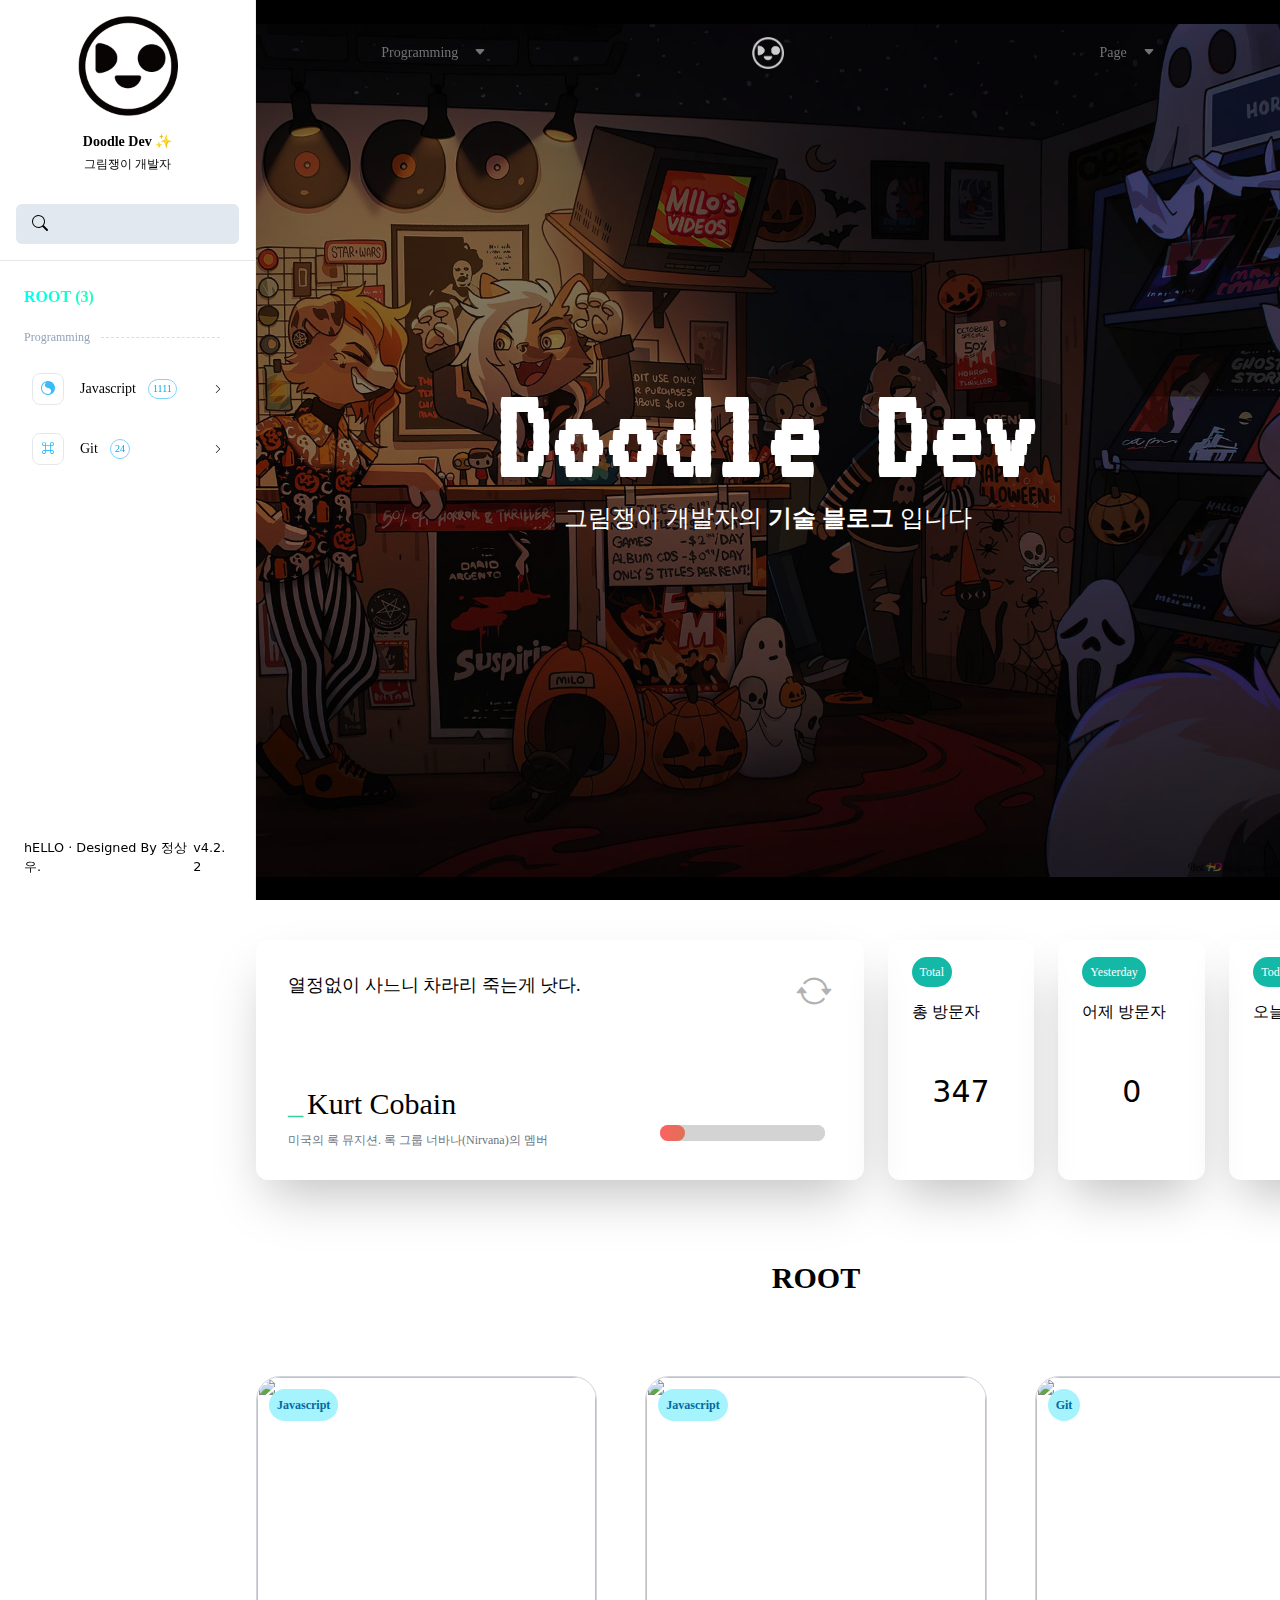
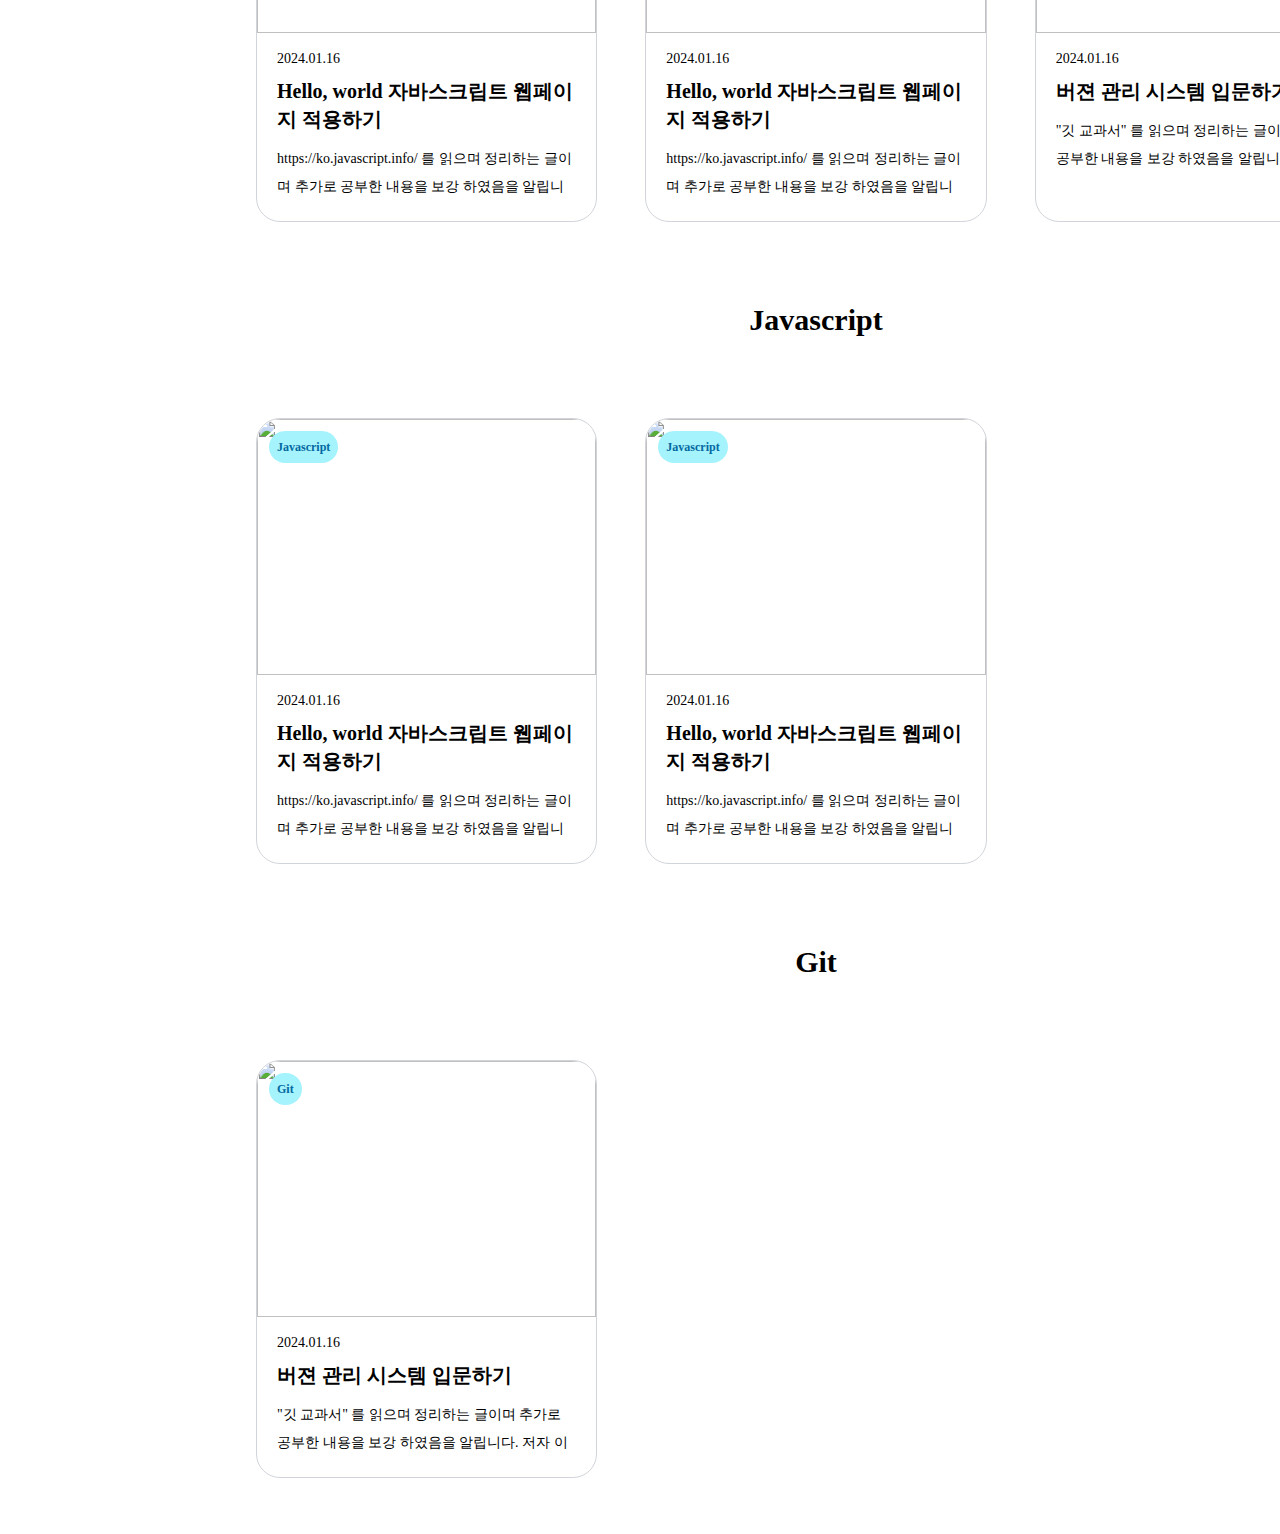
==== commit 411a5585: "feat : 명언 추가" ====
--- a/index.html
+++ b/index.html
@@ -82,7 +82,7 @@
                             <span class="style-path style-path-left"></span>
                             <div class="flex w-full h-full">
                                 <div class="flex flex-col w-[350px]">
-                                    <p id="wiseSaying" class="font-NanumSquareNeo text-2xl"></p>
+                                    <p id="wiseSaying" class="font-NanumSquareNeo text-[18px]"></p>
                                     <div class="mt-auto">
                                         <p class="text-3xl mb-[10px] font-NanumPen"><span class="text-emerald-400 mr-1">_</span><span id="wiseSayingHuman"></span></p>
                                         <p id="wiseSayingHumanInfo" class="text-xs font-NanumSquareNeo text-gray-500"></p>
--- a/output.css
+++ b/output.css
@@ -1029,6 +1029,14 @@
   line-height: 1rem;
 }
 
+.text-\[20px\] {
+  font-size: 20px;
+}
+
+.text-\[18px\] {
+  font-size: 18px;
+}
+
 .font-bold {
   font-weight: 700;
 }
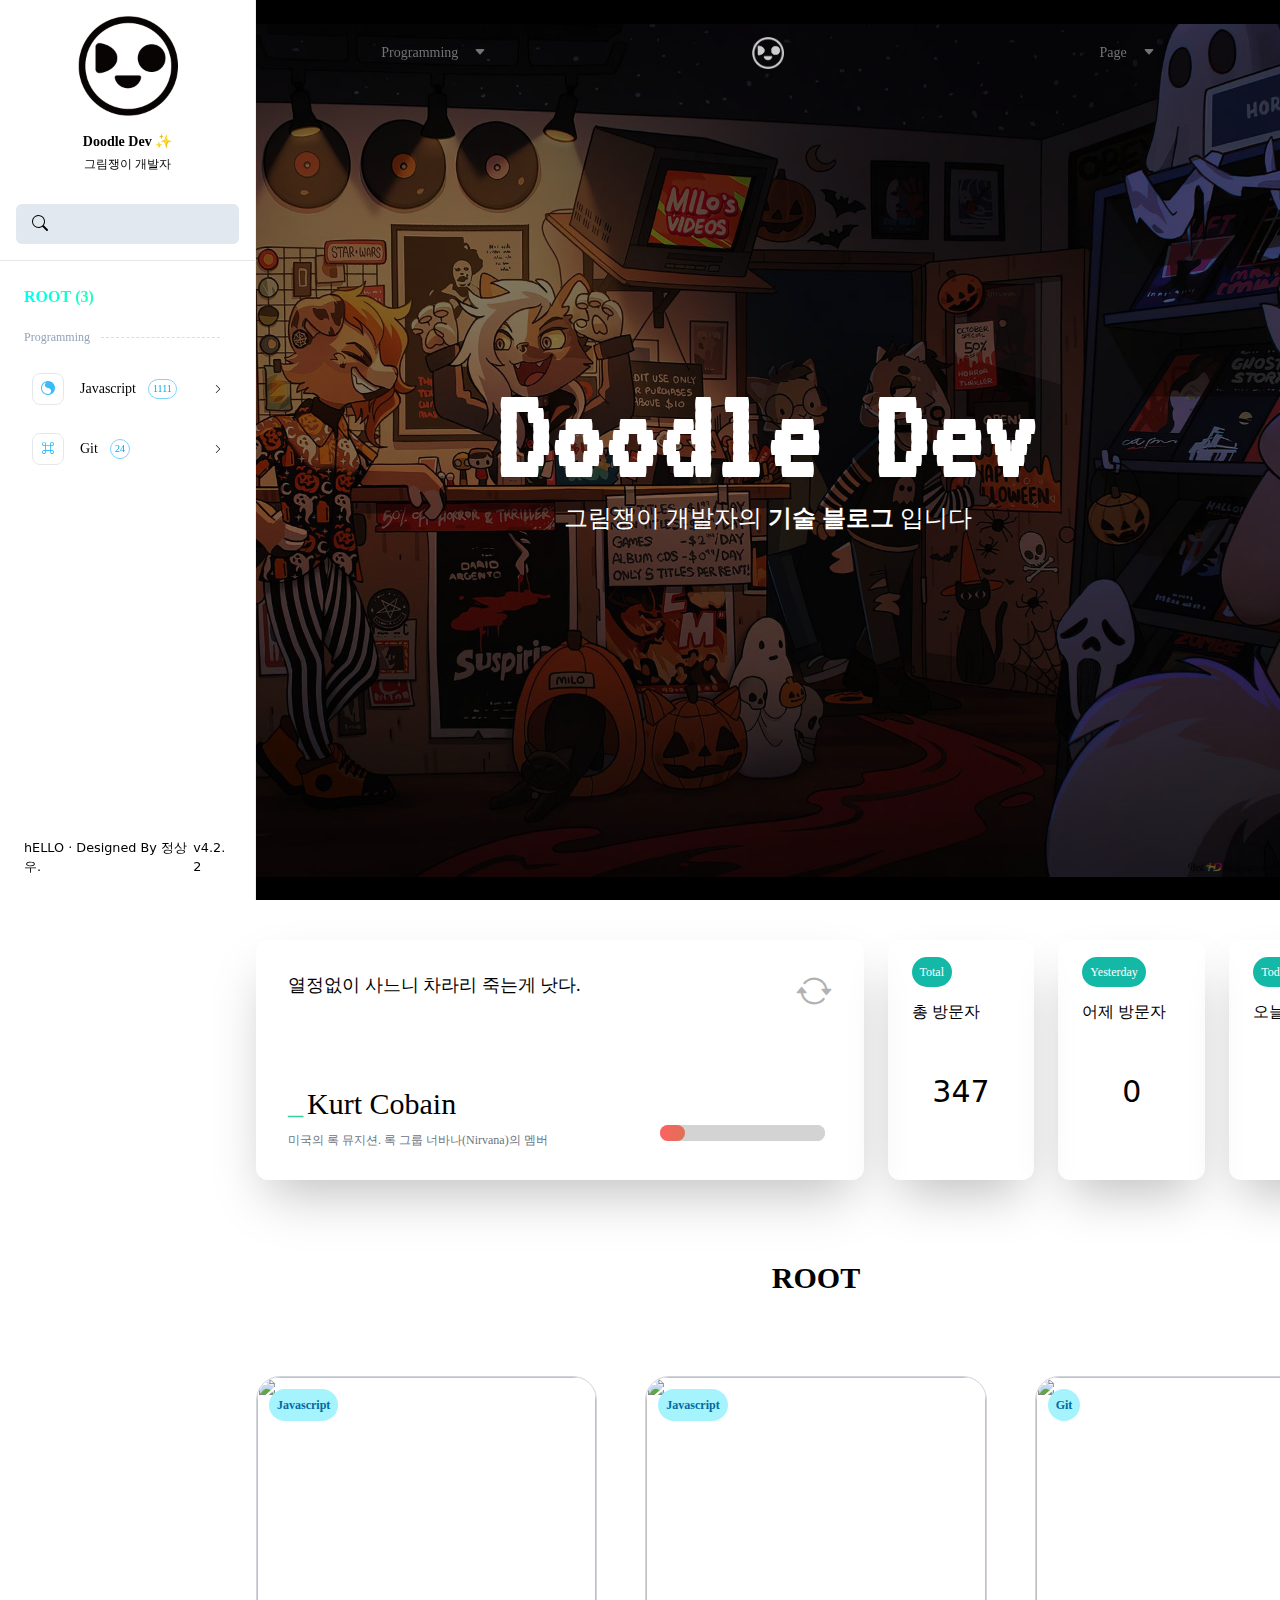
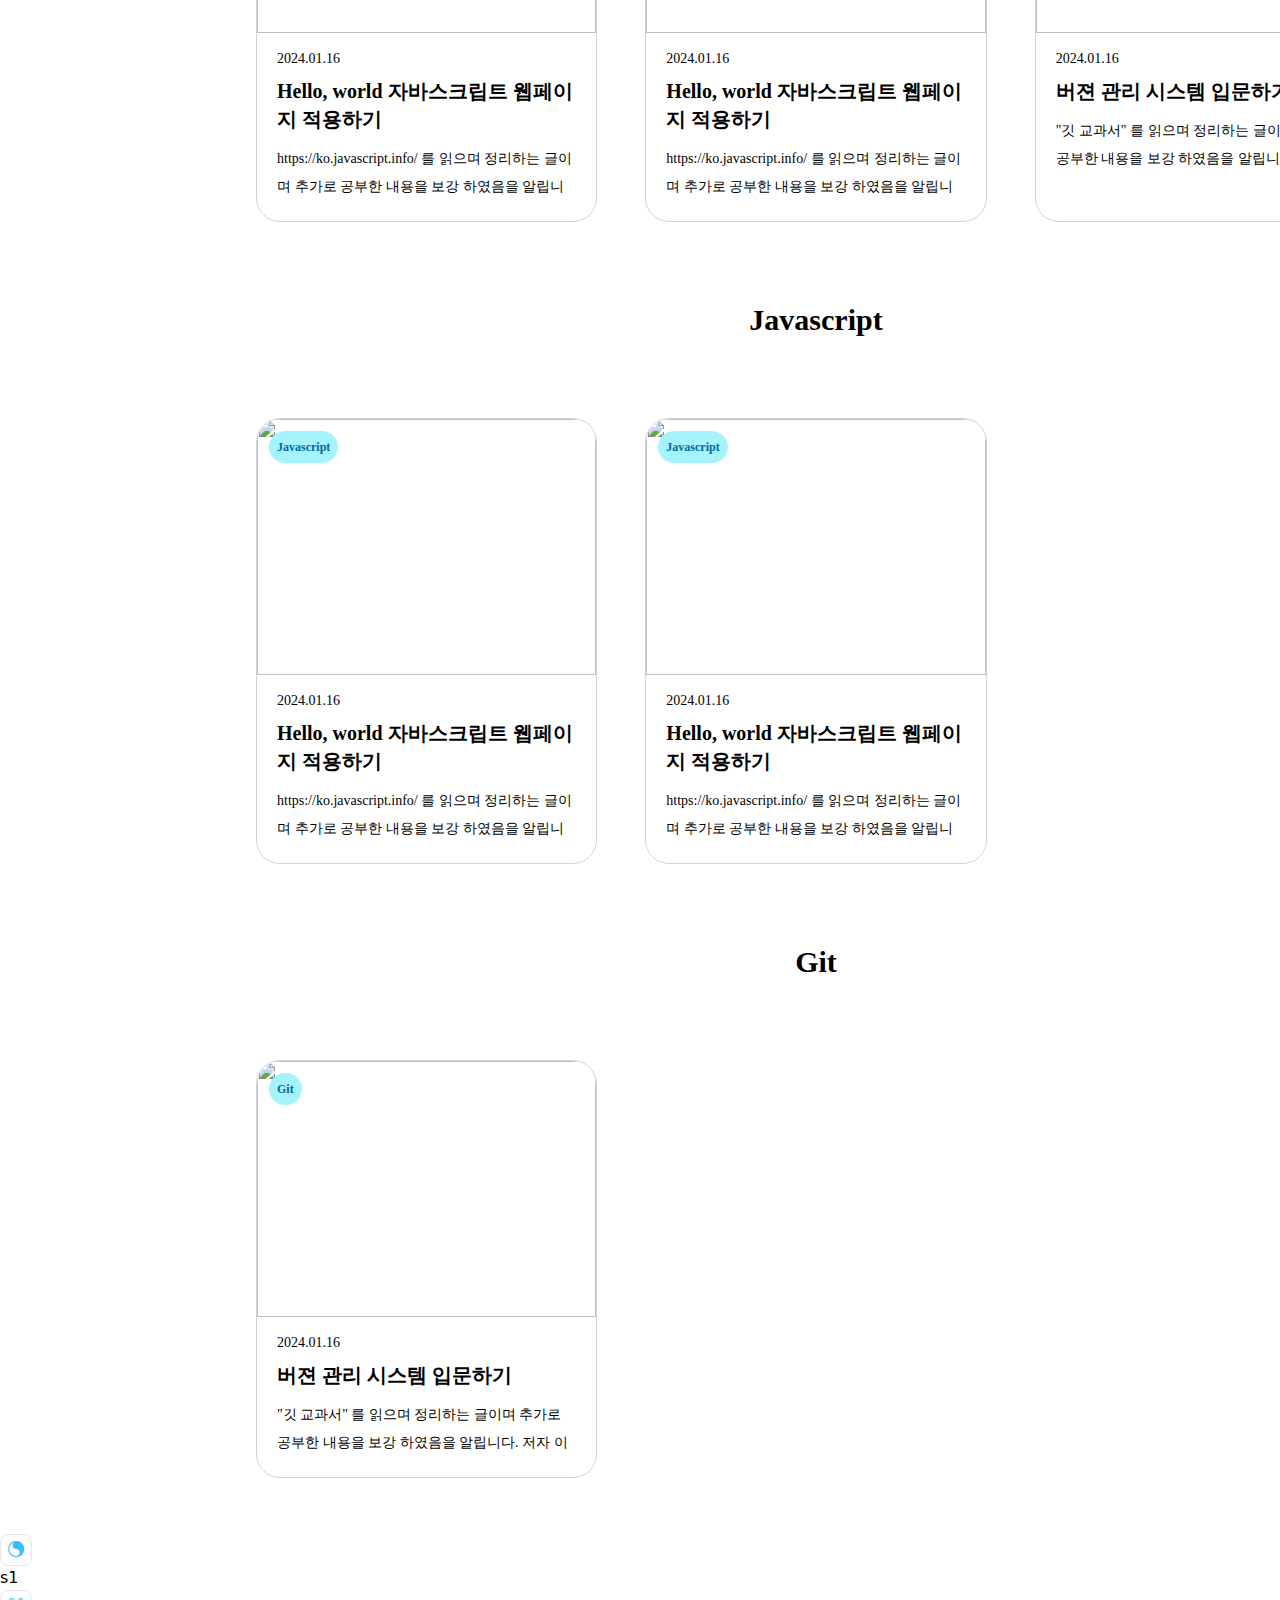
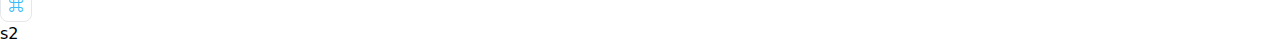
==== commit 3309b07b: "객체 추가" ====
--- a/index.html
+++ b/index.html
@@ -228,11 +228,13 @@
         </main>
         <aside class="flex flex-col style-aside-area border-r h-full fixed top-0 left-0 w-64">
             <!-- 프로필 -->
-            <div class="p-4">
-                <div class="flex flex-col bg-cover items-center">
-                    <img src="./src/assets/images/doodle_logo_a.png" class="logo">
-                    <p class="p-1 font-NanumSquareNeo text-sm font-semibold mt-3">Doodle Dev ✨</p>
-                    <p class="font-NanumSquareNeo text-xs">그림쟁이 개발자</p>
+            <div class="sidebar-element">
+                <div class="p-4">
+                    <div class="flex flex-col bg-cover items-center">
+                        <img src="./src/assets/images/doodle_logo_a.png" class="logo">
+                        <p class="p-1 font-NanumSquareNeo text-sm font-semibold mt-3">Doodle Dev ✨</p>
+                        <p class="font-NanumSquareNeo text-xs">그림쟁이 개발자</p>
+                    </div>
                 </div>
             </div>
             <!-- //프로필 -->
@@ -268,12 +270,13 @@
             -->
             <!-- side menu -->
             <div class="p-6">
-                <div>
+                <div class="sidebar-element">
                     <ul>
                         <li>
                             <a href="#;" class="flex pb-5 font-NanumSquareNeo font-bold	text-base style-gradient">ROOT <span class="ml-1">(3)</span></a>
                             <p class="flex items-center pb-5 text-slate-400	font-NanumSquareNeo text-xs style-dash">Programming</p><!-- HTML 편집 확인 -->
                             <ul class="flex flex-col gap-y-3">
+                                <!-- 형태 확인 -->
                                 <li class="hover:rounded-lg style-underline">
                                     <a  href="#;" class="flex items-center font-NanumSquareNeo p-2 text-sm hover:text-sky-600 group">
                                         <span class="flex items-center justify-center mr-4 border rounded-lg w-8 h-8 text-sky-400 group-hover:text-sky-600 group-hover:shadow-md">
@@ -284,6 +287,7 @@
                                         <span class="ml-auto"><i class="bi bi-chevron-right text-[10px]"></i></span><!-- bi-chevron-down -->
                                     </a>
                                 </li>
+                                <!-- //형태 확인 -->
                                 <li class="hover:rounded-lg style-underline">
                                     <a  href="#;" class="flex items-center font-NanumSquareNeo p-2 text-sm hover:text-sky-600 group">
                                         <span class="flex items-center justify-center mr-4 border rounded-lg w-8 h-8 text-sky-400 group-hover:text-sky-600 group-hover:shadow-md">
@@ -311,6 +315,32 @@
         </aside>
     </div>
 
+
+    <div>
+        <!-- 객체 테스트 -->
+        <ul id="object">
+            <li>s1</li>
+            <li>s2</li>
+        </ul>
+    </div>
+    <script>
+        const obj = document.querySelectorAll("#object li");
+        function CreatSpan(tag) {
+            this.span = function(){
+                const span = document.createElement("span");
+                span.classList.add("flex", "items-center", "justify-center", "mr-4", "border", "rounded-lg", "w-8", "h-8", "text-sky-400", "group-hover:text-sky-600", "group-hover:shadow-md");
+                span.insertAdjacentHTML("afterbegin", tag);
+                return span;
+            }
+        }
+
+        const span01 = new CreatSpan(`<i class="bi bi-brilliance"></i>`);
+        const span02 = new CreatSpan(`<i class="bi bi-command"></i>`);
+
+        obj[0].prepend(span01.span());
+        obj[1].prepend(span02.span());
+    </script>
+
     <!-- Script -->
     <script src="./index.js"></script>
 </body>
--- a/output.css
+++ b/output.css
@@ -877,10 +877,6 @@
   background-color: rgb(20 184 166 / var(--tw-bg-opacity));
 }
 
-.bg-\[url\(\'\.\/assets\/images\/visual_bg\.jpg\'\)\] {
-  background-image: url('./assets/images/visual_bg.jpg');
-}
-
 .bg-\[url\(\'\.\/assets\/images\/visual_bg\.png\'\)\] {
   background-image: url('./assets/images/visual_bg.png');
 }
@@ -1014,6 +1010,10 @@
   font-size: 135px;
 }
 
+.text-\[18px\] {
+  font-size: 18px;
+}
+
 .text-base {
   font-size: 1rem;
   line-height: 1.5rem;
@@ -1027,14 +1027,6 @@
 .text-xs {
   font-size: 0.75rem;
   line-height: 1rem;
-}
-
-.text-\[20px\] {
-  font-size: 20px;
-}
-
-.text-\[18px\] {
-  font-size: 18px;
 }
 
 .font-bold {
@@ -1196,9 +1188,13 @@
   right: 0;
   left: 0;
   height: 1px;
-  background-color: #0c8ce9;
+  background-color: #282a2c;
   transform: translate3d(-100%, 0, 0);
   content: '';
+}
+
+.style-underline:hover{
+  background-color: #f1f8ff;
 }
 
 .style-underline:hover::after {
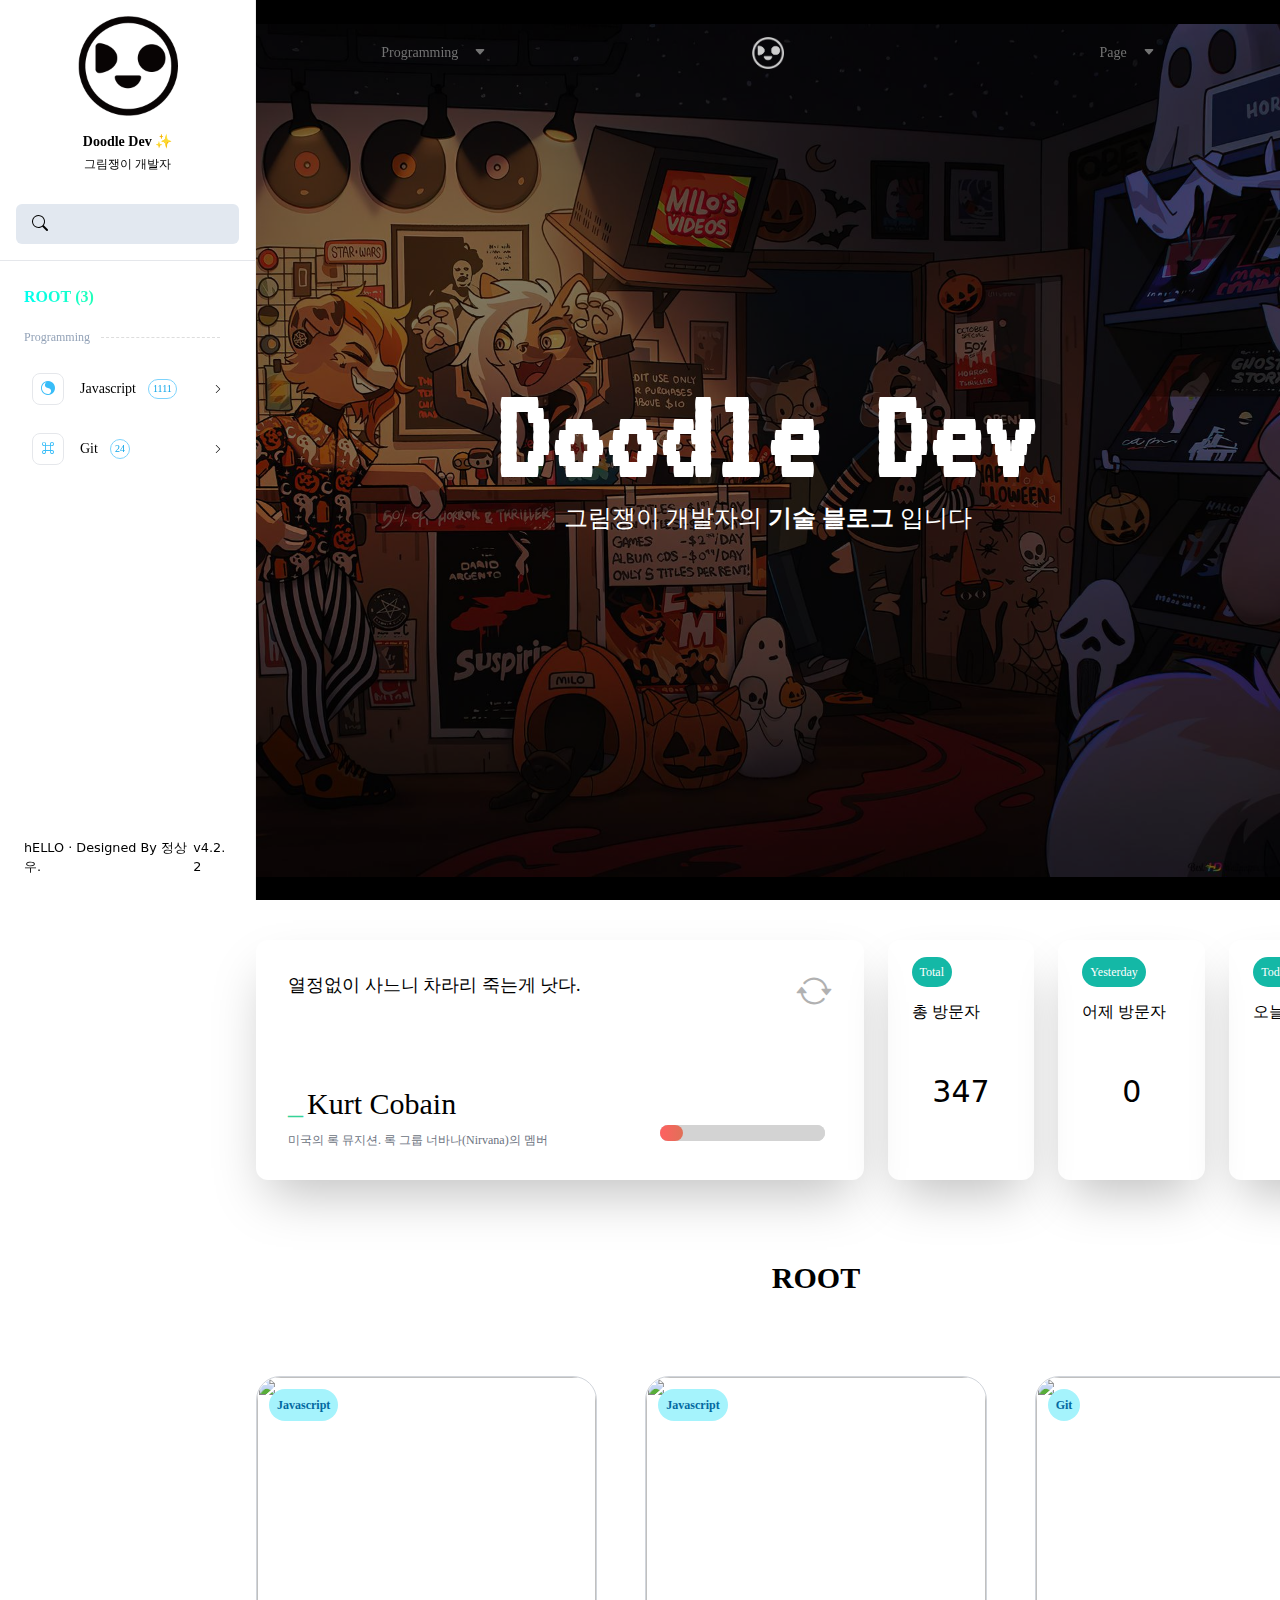
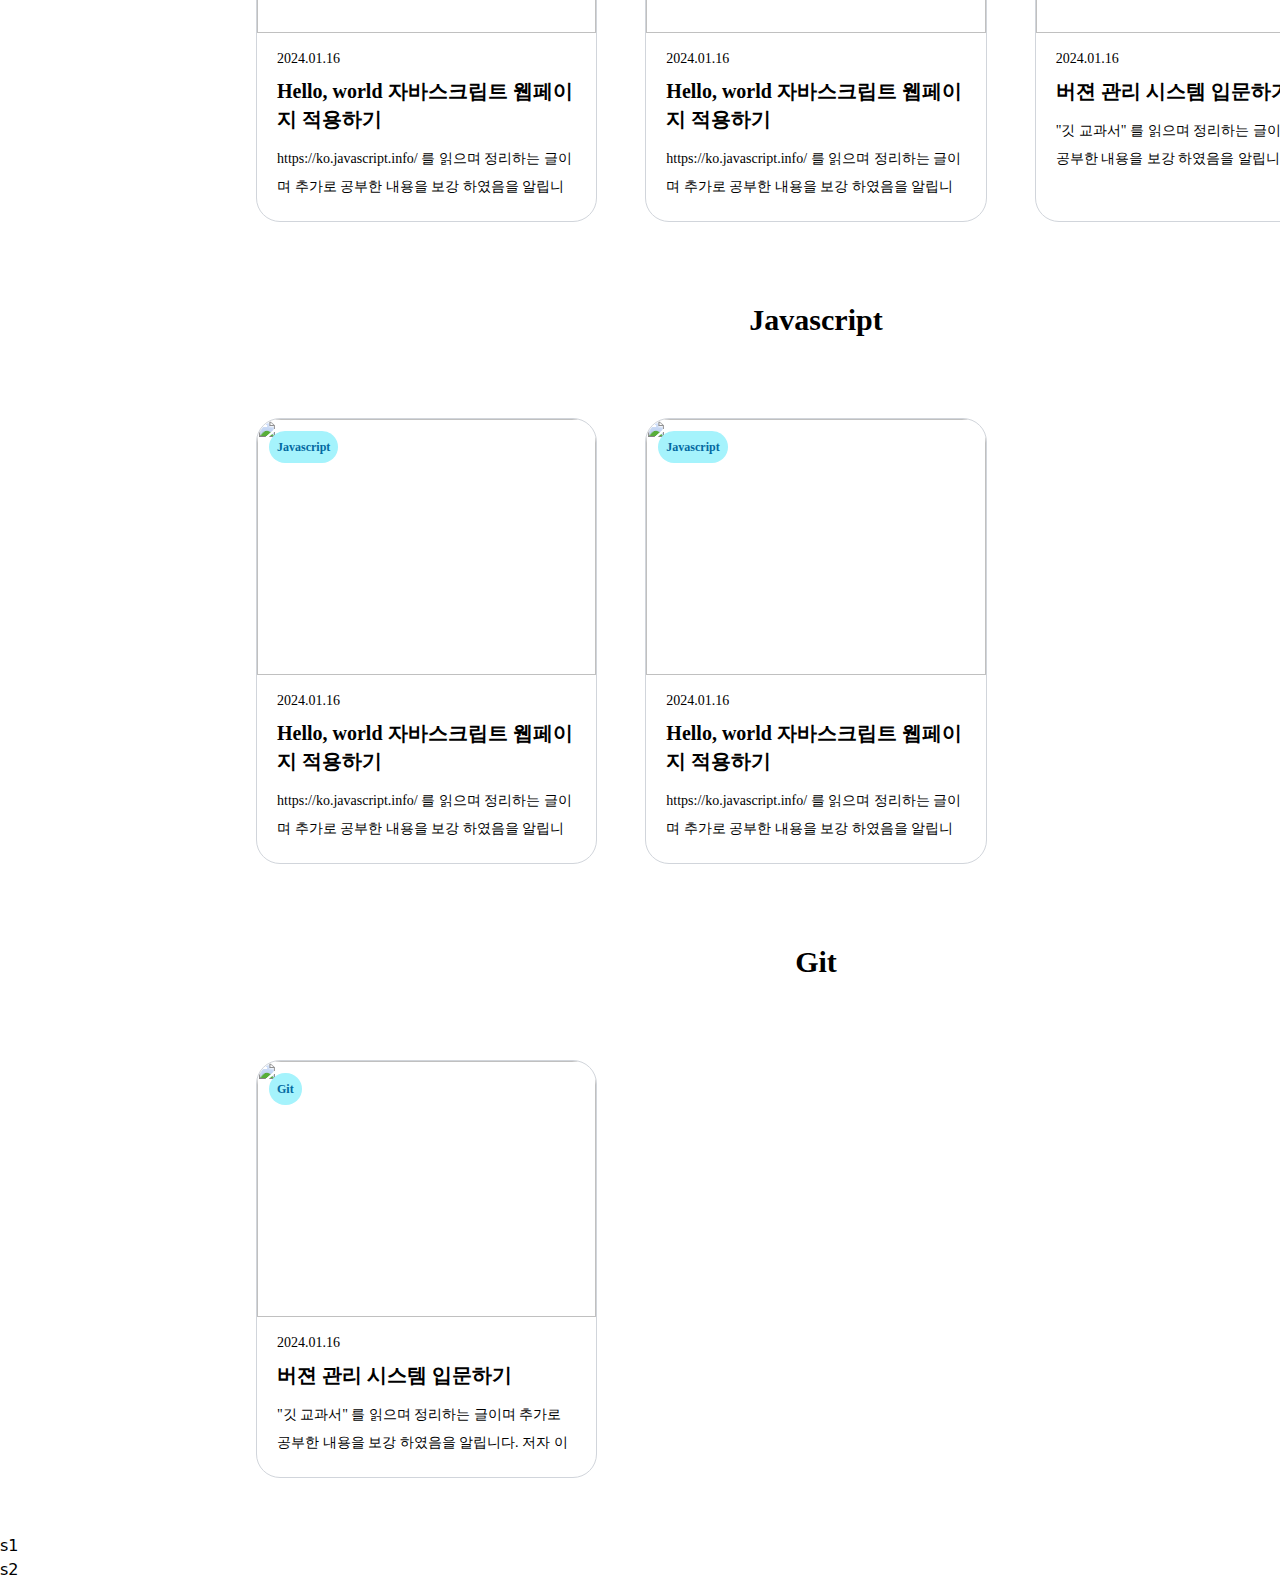
==== commit 53f99e0b: "fix: 카테고리 리스트 아이콘 변경" ====
--- a/index.html
+++ b/index.html
@@ -276,23 +276,15 @@
                             <a href="#;" class="flex pb-5 font-NanumSquareNeo font-bold	text-base style-gradient">ROOT <span class="ml-1">(3)</span></a>
                             <p class="flex items-center pb-5 text-slate-400	font-NanumSquareNeo text-xs style-dash">Programming</p><!-- HTML 편집 확인 -->
                             <ul class="flex flex-col gap-y-3">
-                                <!-- 형태 확인 -->
                                 <li class="hover:rounded-lg style-underline">
                                     <a  href="#;" class="flex items-center font-NanumSquareNeo p-2 text-sm hover:text-sky-600 group">
-                                        <span class="flex items-center justify-center mr-4 border rounded-lg w-8 h-8 text-sky-400 group-hover:text-sky-600 group-hover:shadow-md">
-                                            <i class="bi bi-brilliance"></i>
-                                        </span>
                                         <span>Javascript</span>
                                         <span class="ml-3 text-[10px] p-1 rounded-full border border-1 border-sky-300 text-sky-500 leading-none">1111</span>
                                         <span class="ml-auto"><i class="bi bi-chevron-right text-[10px]"></i></span><!-- bi-chevron-down -->
                                     </a>
                                 </li>
-                                <!-- //형태 확인 -->
                                 <li class="hover:rounded-lg style-underline">
                                     <a  href="#;" class="flex items-center font-NanumSquareNeo p-2 text-sm hover:text-sky-600 group">
-                                        <span class="flex items-center justify-center mr-4 border rounded-lg w-8 h-8 text-sky-400 group-hover:text-sky-600 group-hover:shadow-md">
-                                            <i class="bi bi-command"></i>
-                                        </span>
                                         <span>Git</span>
                                         <span class="ml-3 text-[10px] p-1 rounded-full border border-1 border-sky-300 text-sky-500 leading-none">24</span>
                                         <span class="ml-auto"><i class="bi bi-chevron-right text-[10px]"></i></span><!-- bi-chevron-down -->
@@ -324,7 +316,7 @@
         </ul>
     </div>
     <script>
-        const obj = document.querySelectorAll("#object li");
+        const obj = document.querySelectorAll(".sidebar-element ul li ul li a");
         function CreatSpan(tag) {
             this.span = function(){
                 const span = document.createElement("span");
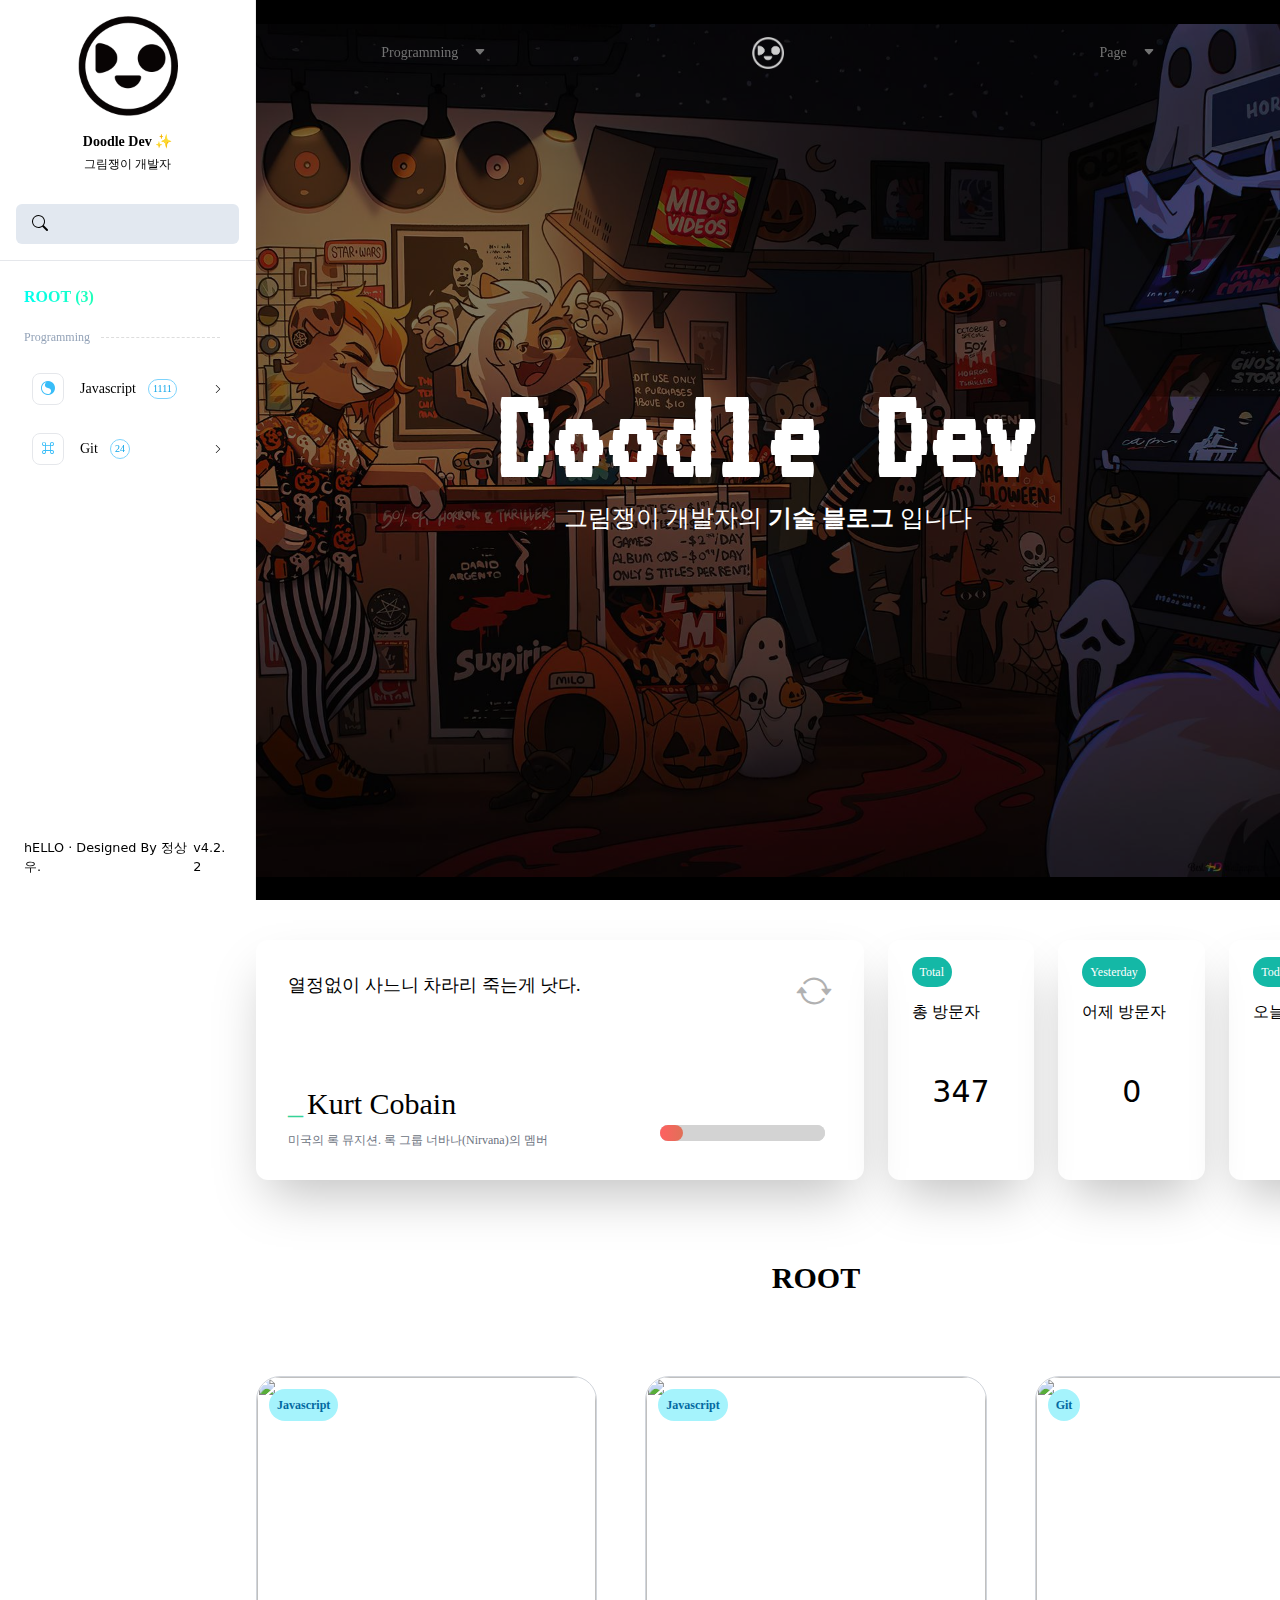
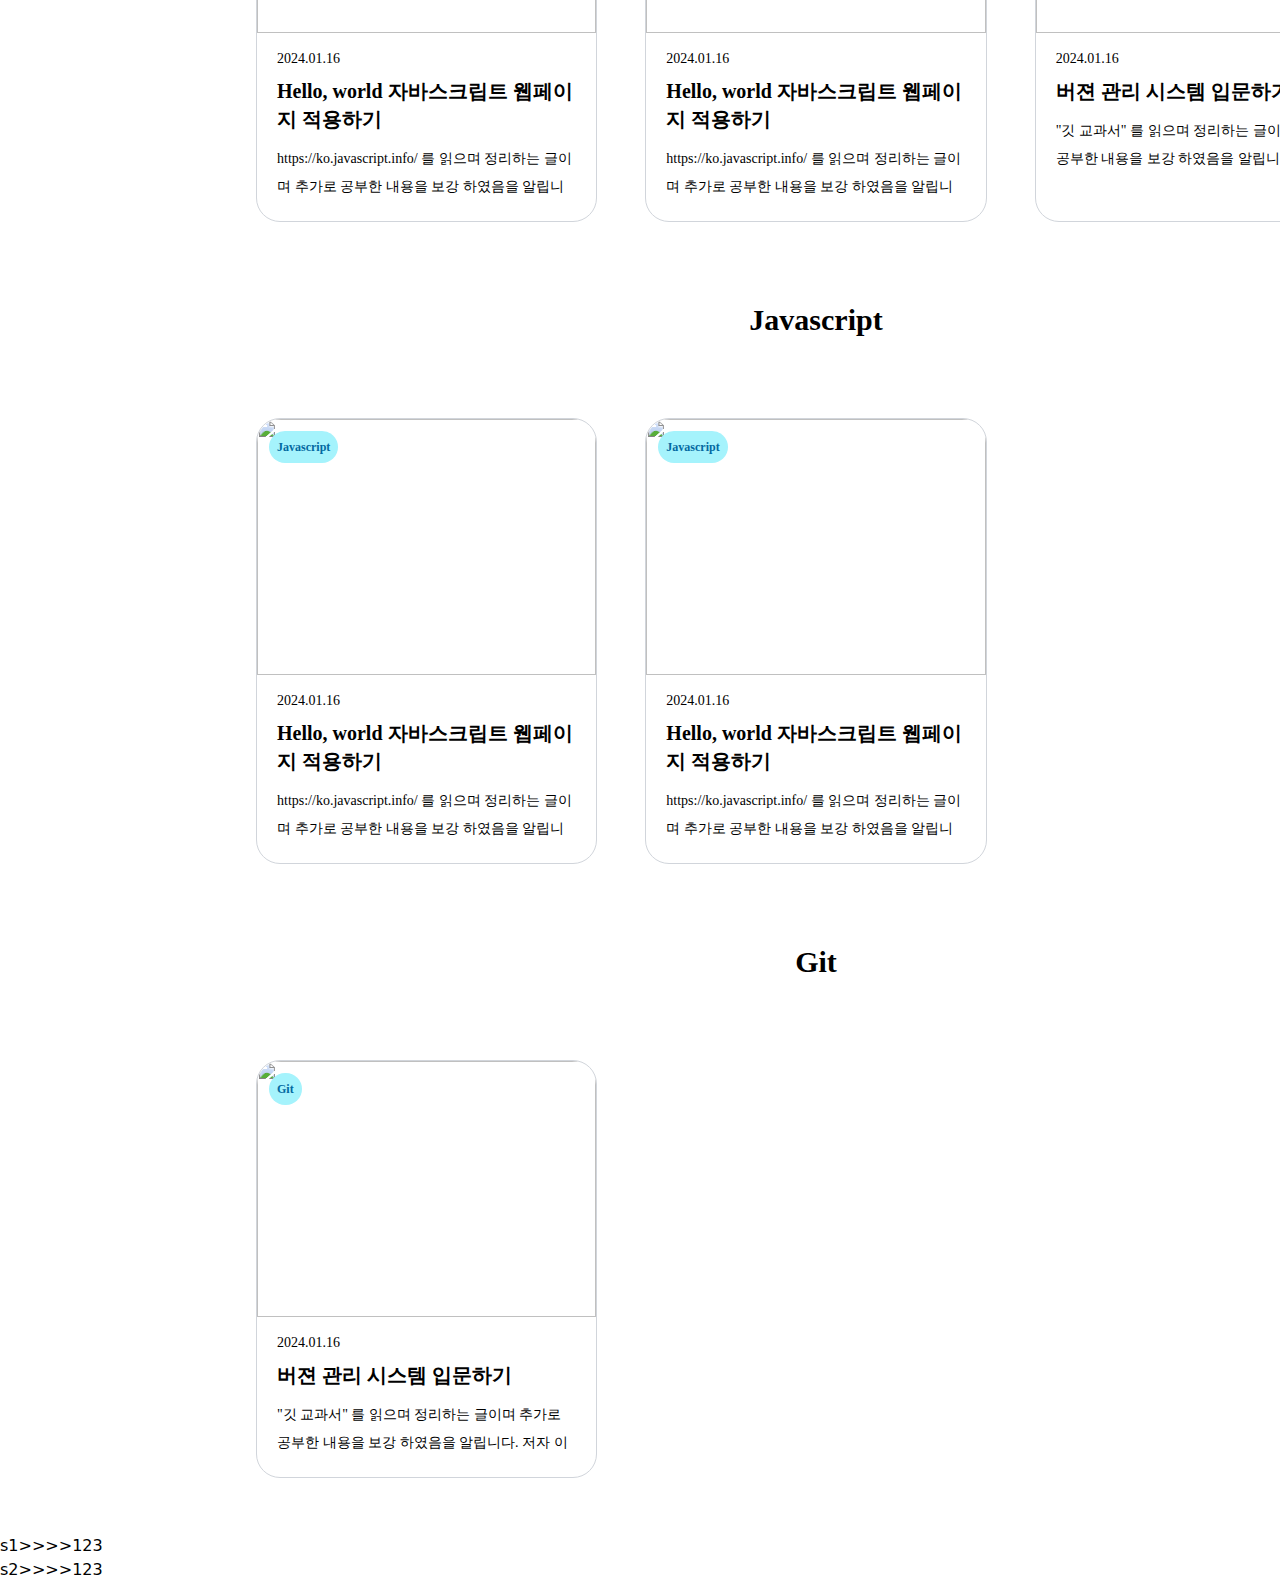
==== commit 3948f23d: "test" ====
--- a/index.html
+++ b/index.html
@@ -311,26 +311,30 @@
     <div>
         <!-- 객체 테스트 -->
         <ul id="object">
-            <li>s1</li>
-            <li>s2</li>
+            <li>s1<span class="test">>>>>123</span></li>
+            <li>s2<span class="test">>>>>123</span></li>
         </ul>
     </div>
     <script>
         const obj = document.querySelectorAll(".sidebar-element ul li ul li a");
-        function CreatSpan(tag) {
+        function CreatSpan(type, position, tag) {
             this.span = function(){
                 const span = document.createElement("span");
-                span.classList.add("flex", "items-center", "justify-center", "mr-4", "border", "rounded-lg", "w-8", "h-8", "text-sky-400", "group-hover:text-sky-600", "group-hover:shadow-md");
-                span.insertAdjacentHTML("afterbegin", tag);
+                if(type === "icon"){
+                  span.classList.add("flex", "items-center", "justify-center", "mr-4", "border", "rounded-lg", "w-8", "h-8", "text-sky-400", "group-hover:text-sky-600", "group-hover:shadow-md");
+                } else if(type === "arrow") {
+                  span.classList.add("ml-auto");
+                }
+                span.insertAdjacentHTML(position, tag);
                 return span;
             }
         }
 
-        const span01 = new CreatSpan(`<i class="bi bi-brilliance"></i>`);
-        const span02 = new CreatSpan(`<i class="bi bi-command"></i>`);
-
-        obj[0].prepend(span01.span());
-        obj[1].prepend(span02.span());
+        const icoJs = new CreatSpan("icon", "afterbegin", `<i class="bi bi-brilliance"></i>`);
+        const icoGit = new CreatSpan("icon", "afterbegin", `<i class="bi bi-command"></i>`);
+
+        obj[0].prepend(icoJs.span());
+        obj[1].prepend(icoGit.span());
     </script>
 
     <!-- Script -->
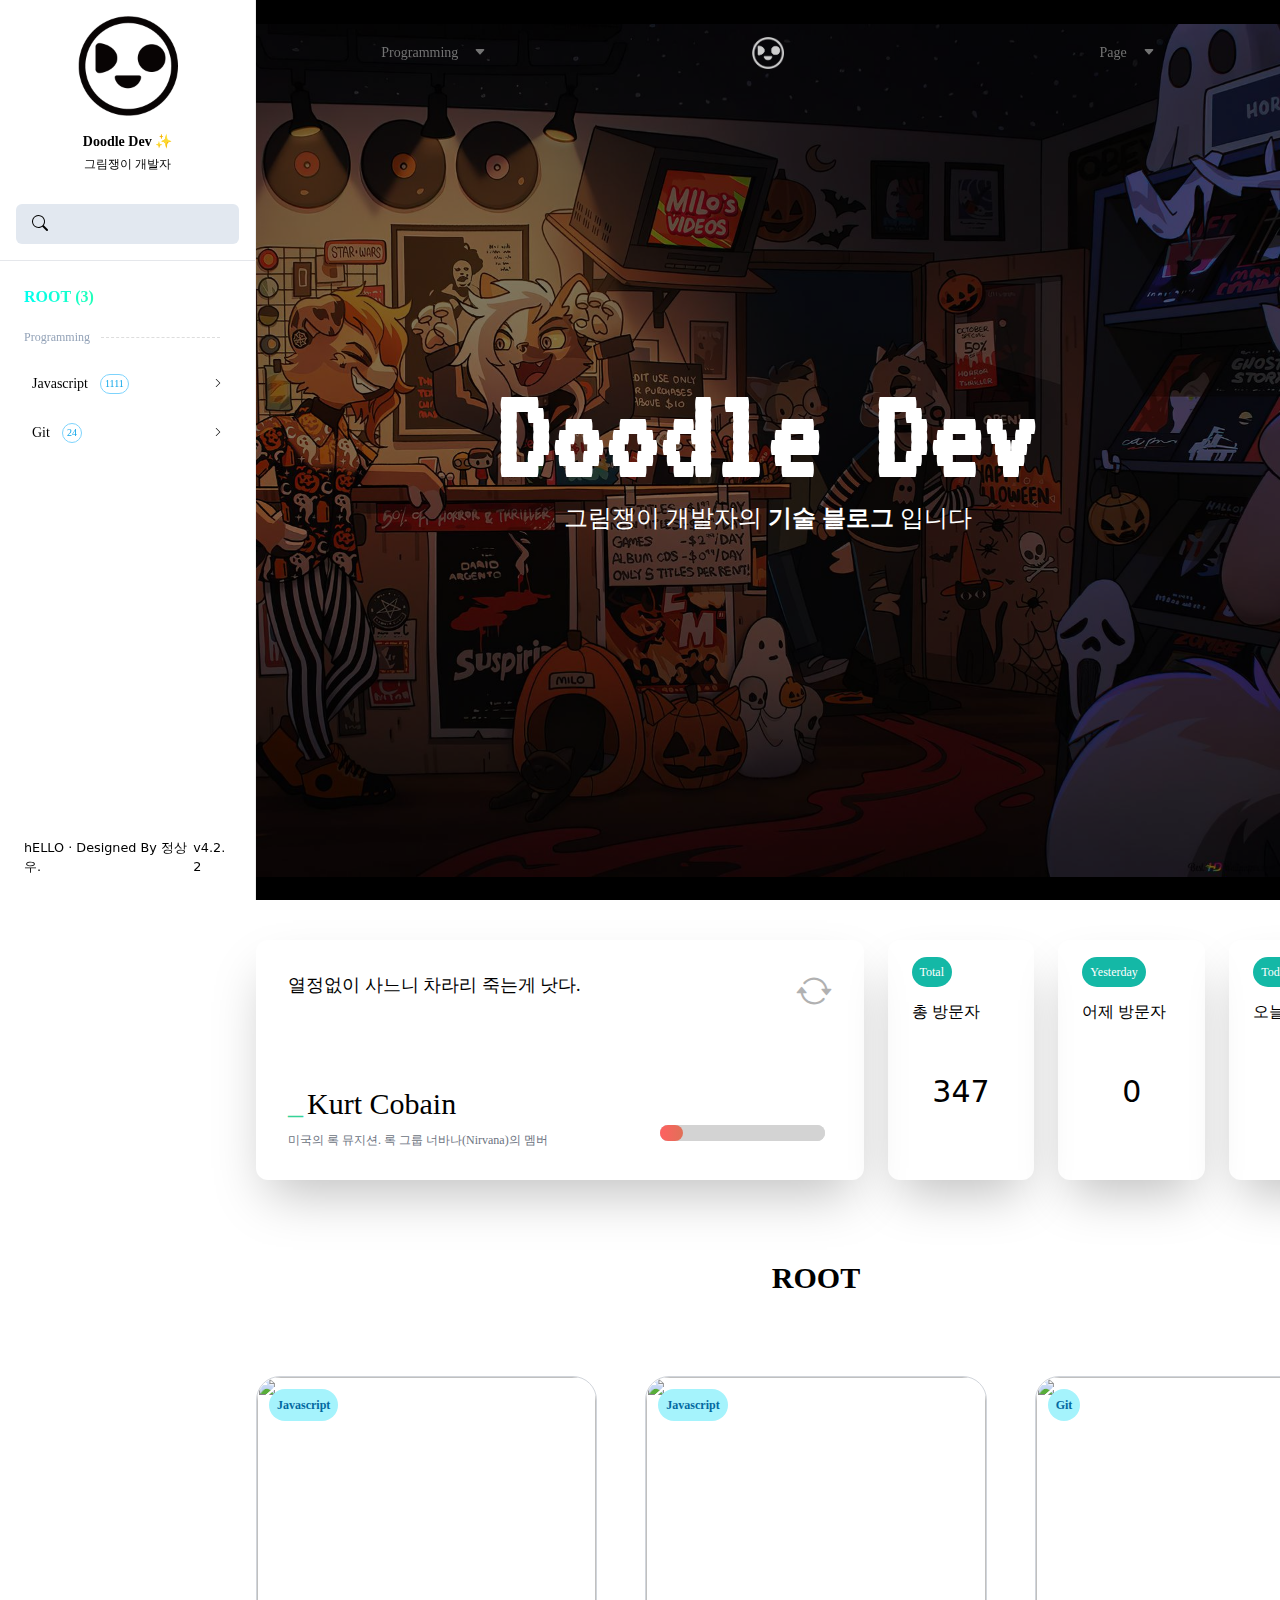
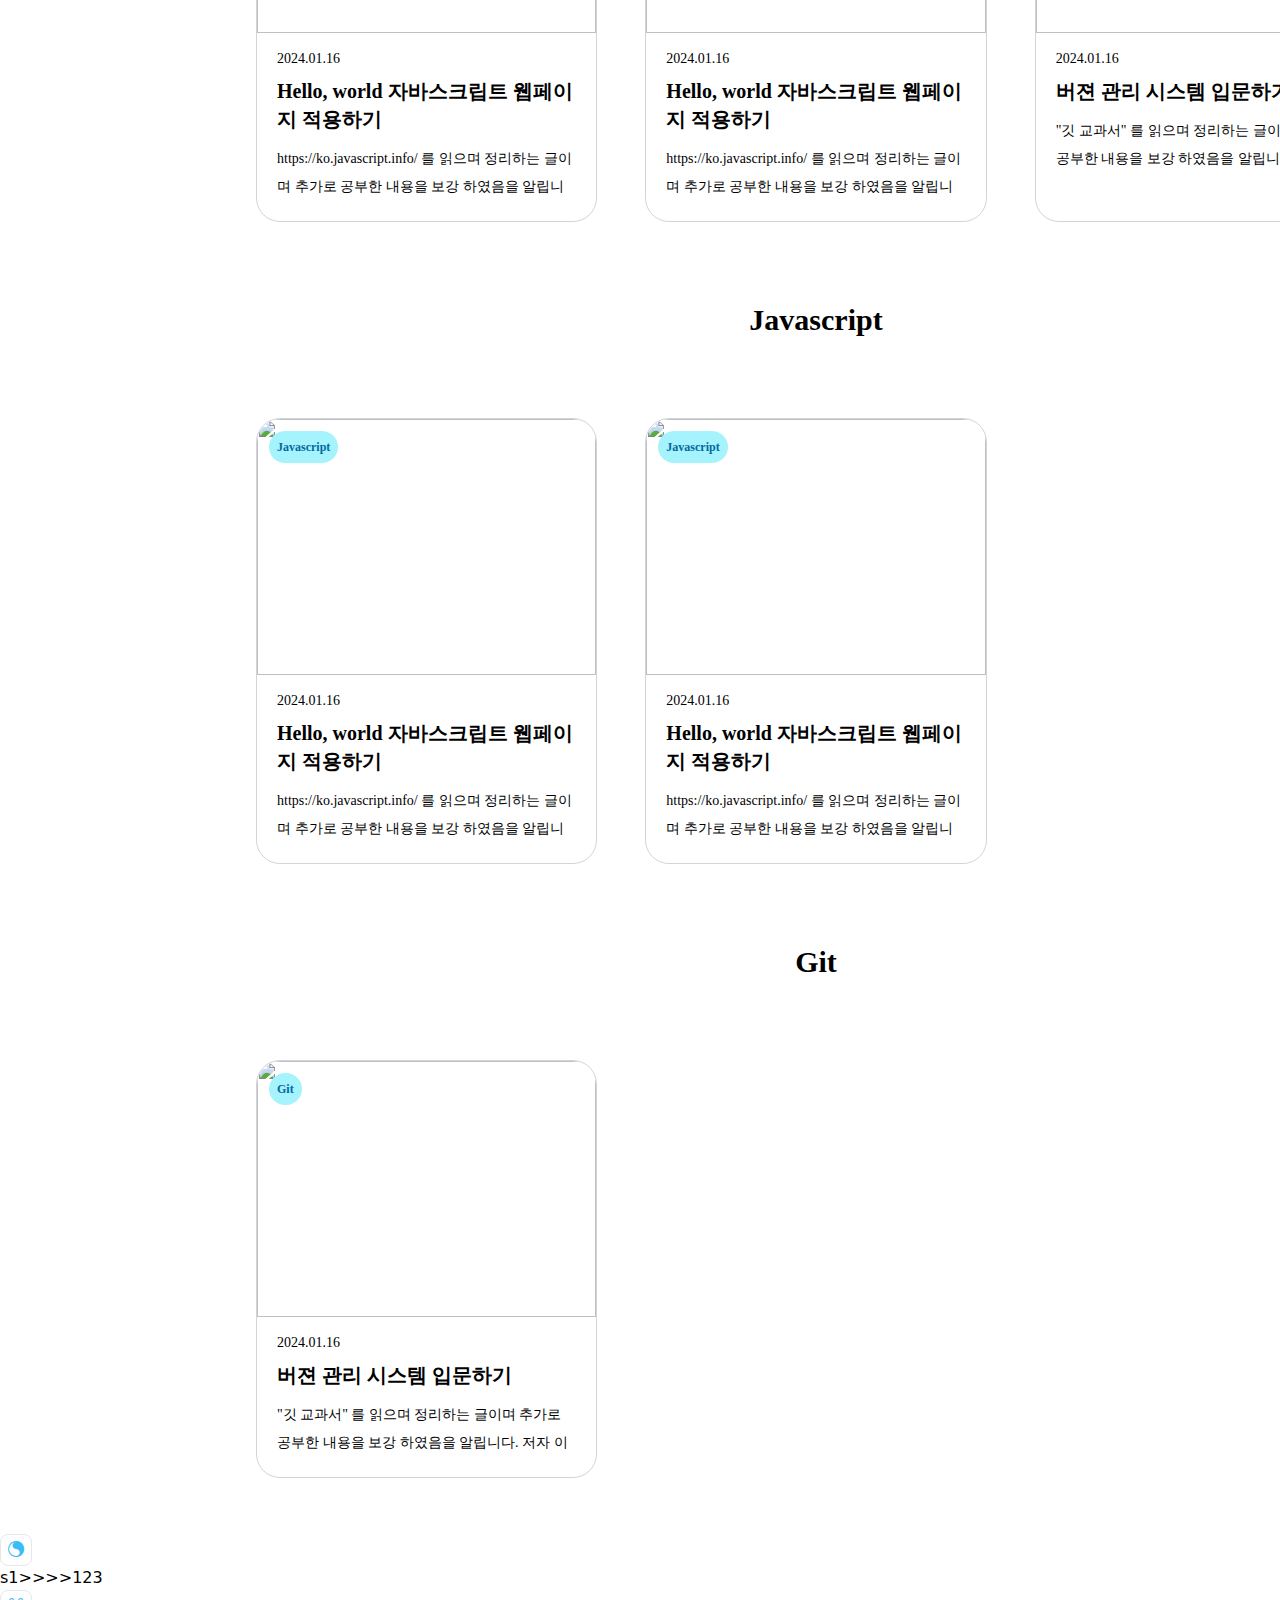
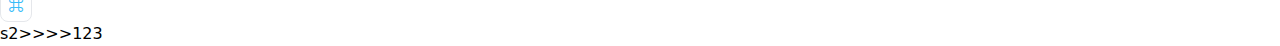
==== commit a1dd4645: "test::" ====
--- a/index.html
+++ b/index.html
@@ -316,7 +316,7 @@
         </ul>
     </div>
     <script>
-        const obj = document.querySelectorAll(".sidebar-element ul li ul li a");
+        const obj = document.querySelectorAll("#object > li");
         function CreatSpan(type, position, tag) {
             this.span = function(){
                 const span = document.createElement("span");
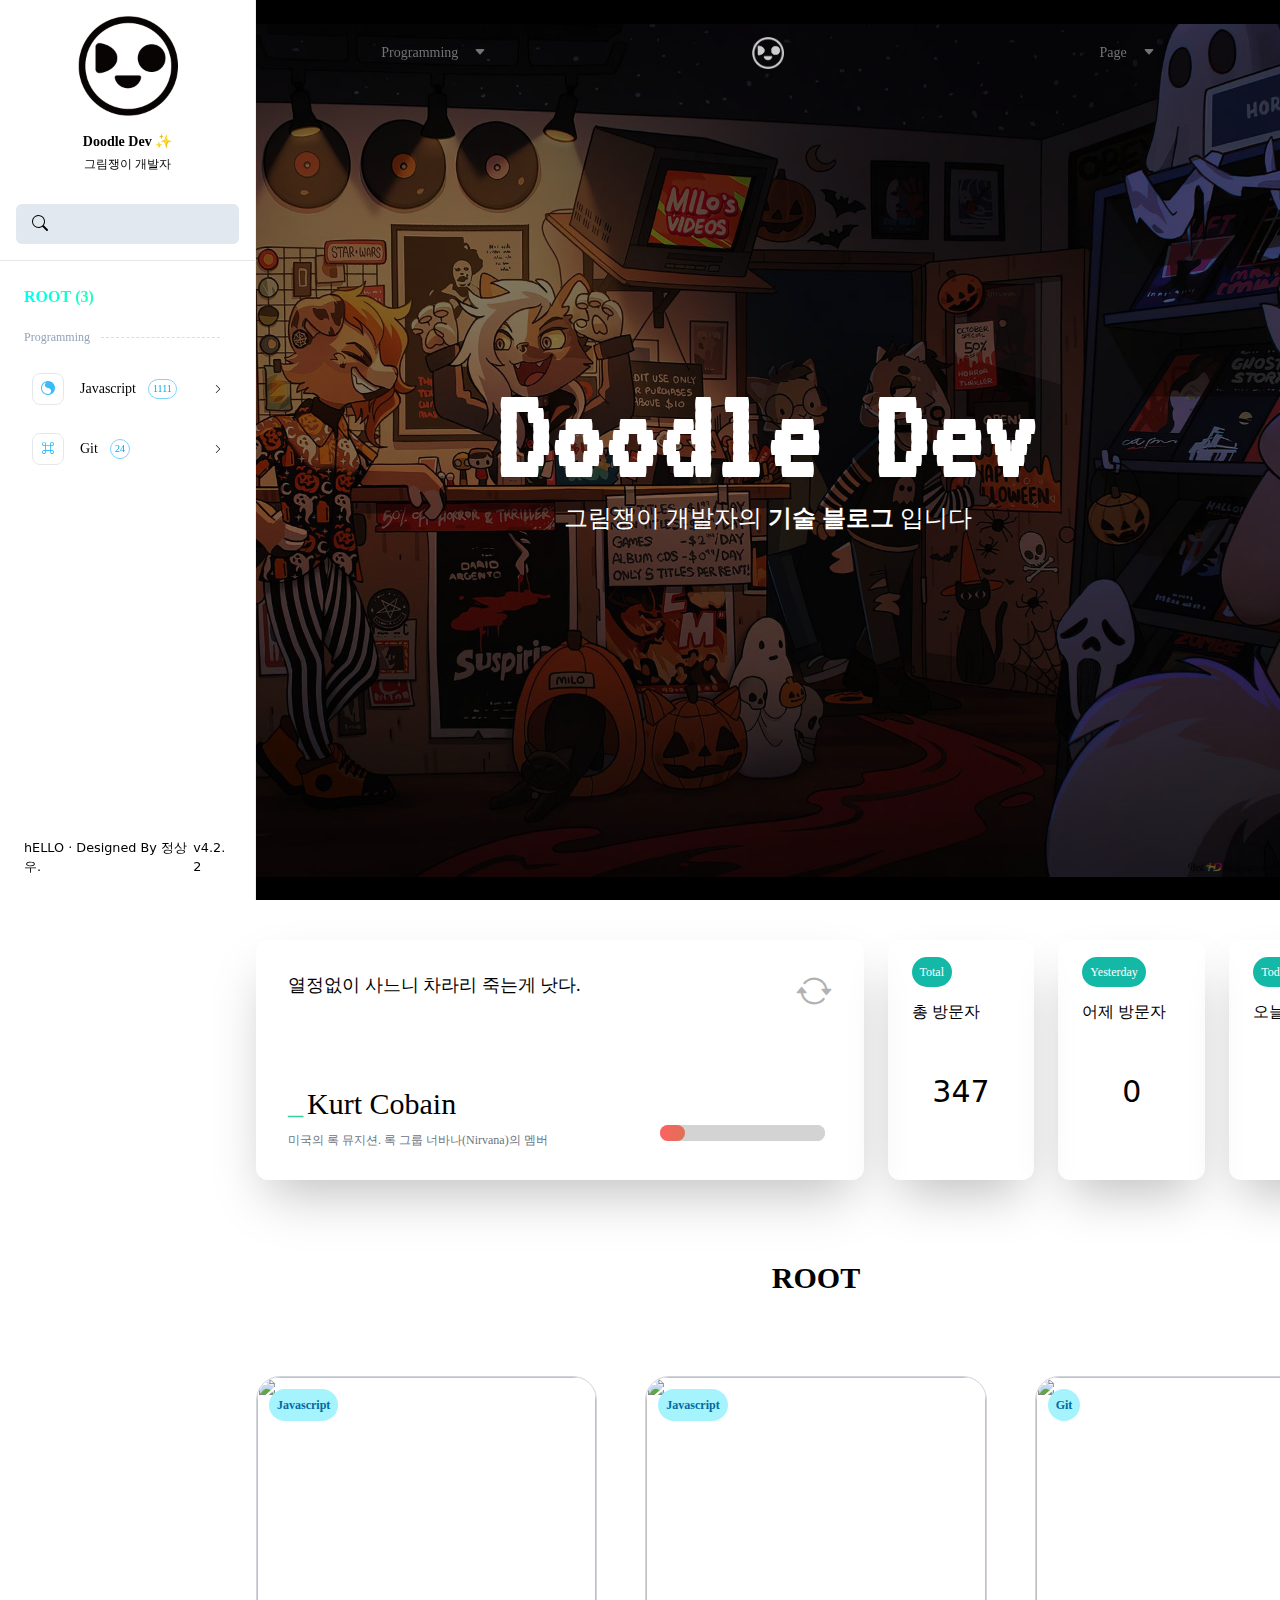
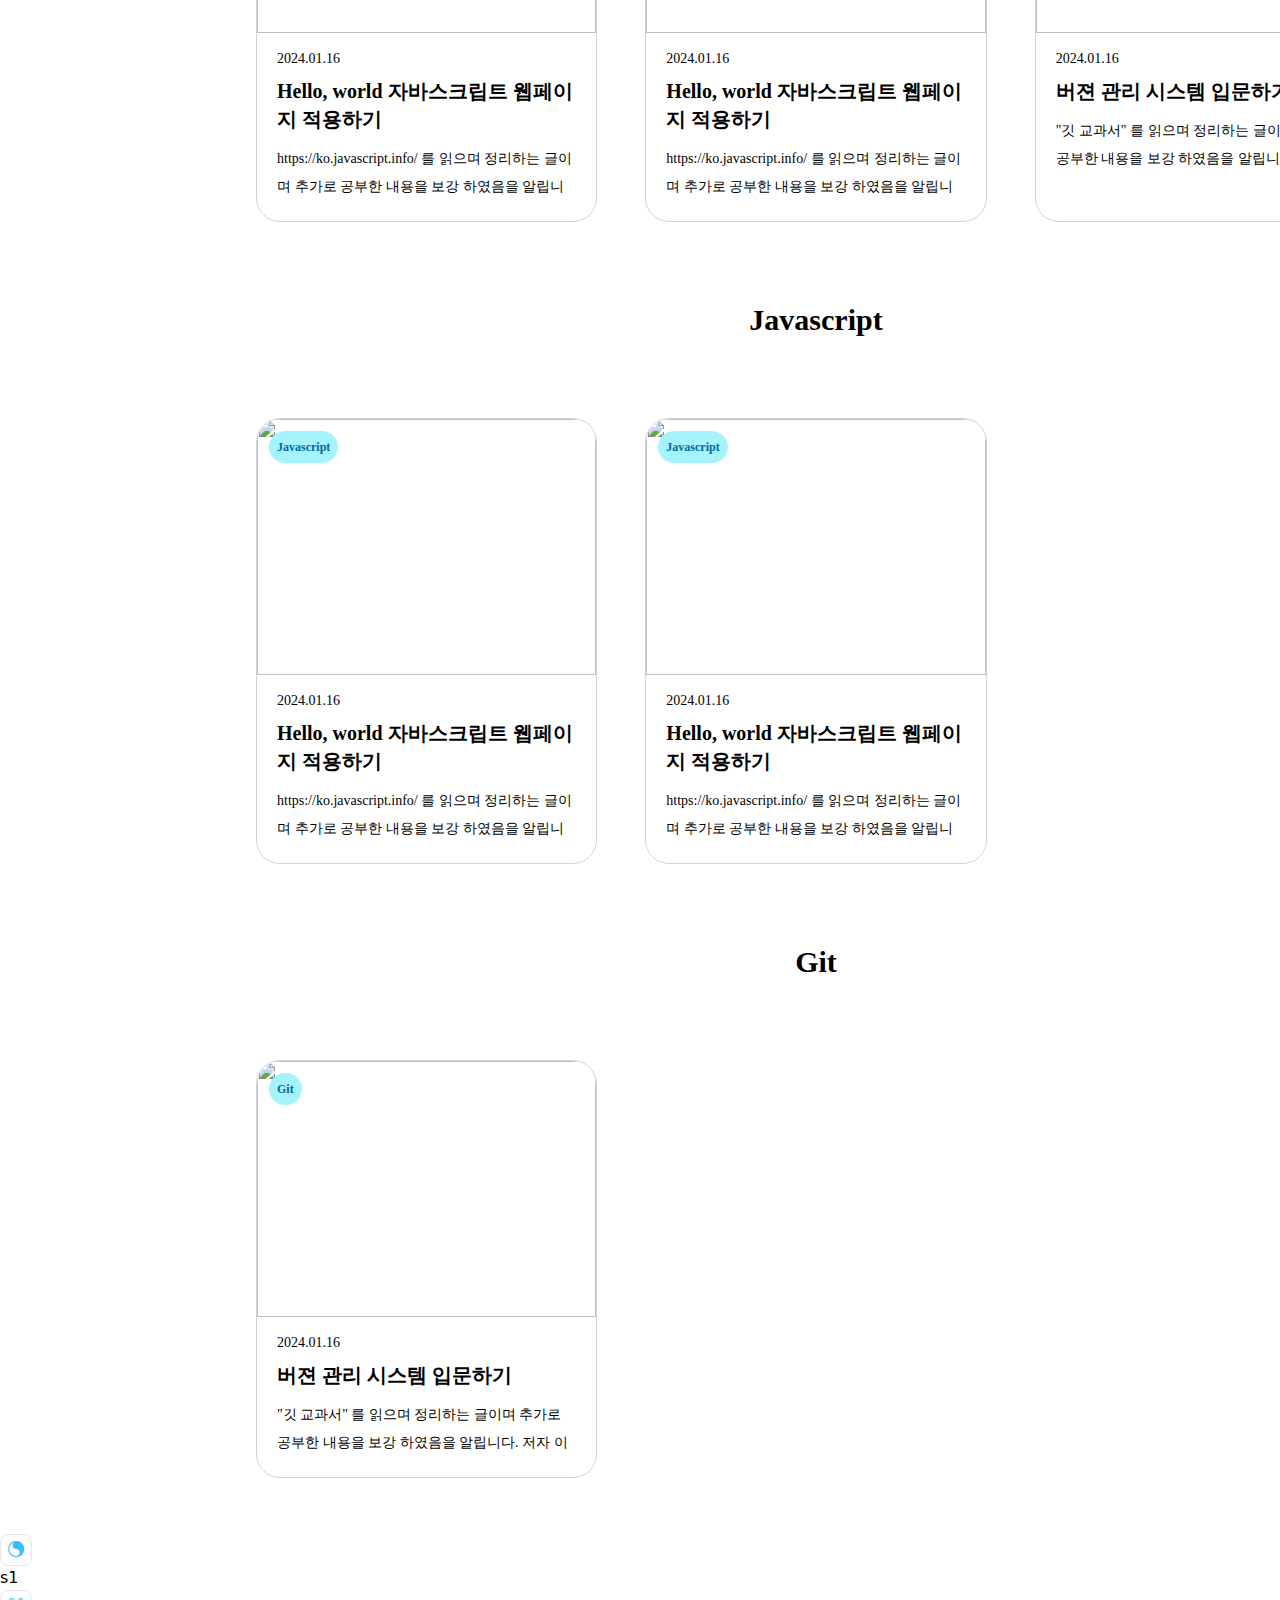
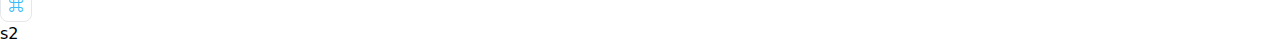
==== commit 6eb81524: "rebase" ====
--- a/index.html
+++ b/index.html
@@ -276,15 +276,23 @@
                             <a href="#;" class="flex pb-5 font-NanumSquareNeo font-bold	text-base style-gradient">ROOT <span class="ml-1">(3)</span></a>
                             <p class="flex items-center pb-5 text-slate-400	font-NanumSquareNeo text-xs style-dash">Programming</p><!-- HTML 편집 확인 -->
                             <ul class="flex flex-col gap-y-3">
+                                <!-- 형태 확인 -->
                                 <li class="hover:rounded-lg style-underline">
                                     <a  href="#;" class="flex items-center font-NanumSquareNeo p-2 text-sm hover:text-sky-600 group">
+                                        <span class="flex items-center justify-center mr-4 border rounded-lg w-8 h-8 text-sky-400 group-hover:text-sky-600 group-hover:shadow-md">
+                                            <i class="bi bi-brilliance"></i>
+                                        </span>
                                         <span>Javascript</span>
                                         <span class="ml-3 text-[10px] p-1 rounded-full border border-1 border-sky-300 text-sky-500 leading-none">1111</span>
                                         <span class="ml-auto"><i class="bi bi-chevron-right text-[10px]"></i></span><!-- bi-chevron-down -->
                                     </a>
                                 </li>
+                                <!-- //형태 확인 -->
                                 <li class="hover:rounded-lg style-underline">
                                     <a  href="#;" class="flex items-center font-NanumSquareNeo p-2 text-sm hover:text-sky-600 group">
+                                        <span class="flex items-center justify-center mr-4 border rounded-lg w-8 h-8 text-sky-400 group-hover:text-sky-600 group-hover:shadow-md">
+                                            <i class="bi bi-command"></i>
+                                        </span>
                                         <span>Git</span>
                                         <span class="ml-3 text-[10px] p-1 rounded-full border border-1 border-sky-300 text-sky-500 leading-none">24</span>
                                         <span class="ml-auto"><i class="bi bi-chevron-right text-[10px]"></i></span><!-- bi-chevron-down -->
@@ -311,30 +319,26 @@
     <div>
         <!-- 객체 테스트 -->
         <ul id="object">
-            <li>s1<span class="test">>>>>123</span></li>
-            <li>s2<span class="test">>>>>123</span></li>
+            <li>s1</li>
+            <li>s2</li>
         </ul>
     </div>
     <script>
-        const obj = document.querySelectorAll("#object > li");
-        function CreatSpan(type, position, tag) {
+        const obj = document.querySelectorAll("#object li");
+        function CreatSpan(tag) {
             this.span = function(){
                 const span = document.createElement("span");
-                if(type === "icon"){
-                  span.classList.add("flex", "items-center", "justify-center", "mr-4", "border", "rounded-lg", "w-8", "h-8", "text-sky-400", "group-hover:text-sky-600", "group-hover:shadow-md");
-                } else if(type === "arrow") {
-                  span.classList.add("ml-auto");
-                }
-                span.insertAdjacentHTML(position, tag);
+                span.classList.add("flex", "items-center", "justify-center", "mr-4", "border", "rounded-lg", "w-8", "h-8", "text-sky-400", "group-hover:text-sky-600", "group-hover:shadow-md");
+                span.insertAdjacentHTML("afterbegin", tag);
                 return span;
             }
         }
 
-        const icoJs = new CreatSpan("icon", "afterbegin", `<i class="bi bi-brilliance"></i>`);
-        const icoGit = new CreatSpan("icon", "afterbegin", `<i class="bi bi-command"></i>`);
-
-        obj[0].prepend(icoJs.span());
-        obj[1].prepend(icoGit.span());
+        const span01 = new CreatSpan(`<i class="bi bi-brilliance"></i>`);
+        const span02 = new CreatSpan(`<i class="bi bi-command"></i>`);
+
+        obj[0].prepend(span01.span());
+        obj[1].prepend(span02.span());
     </script>
 
     <!-- Script -->
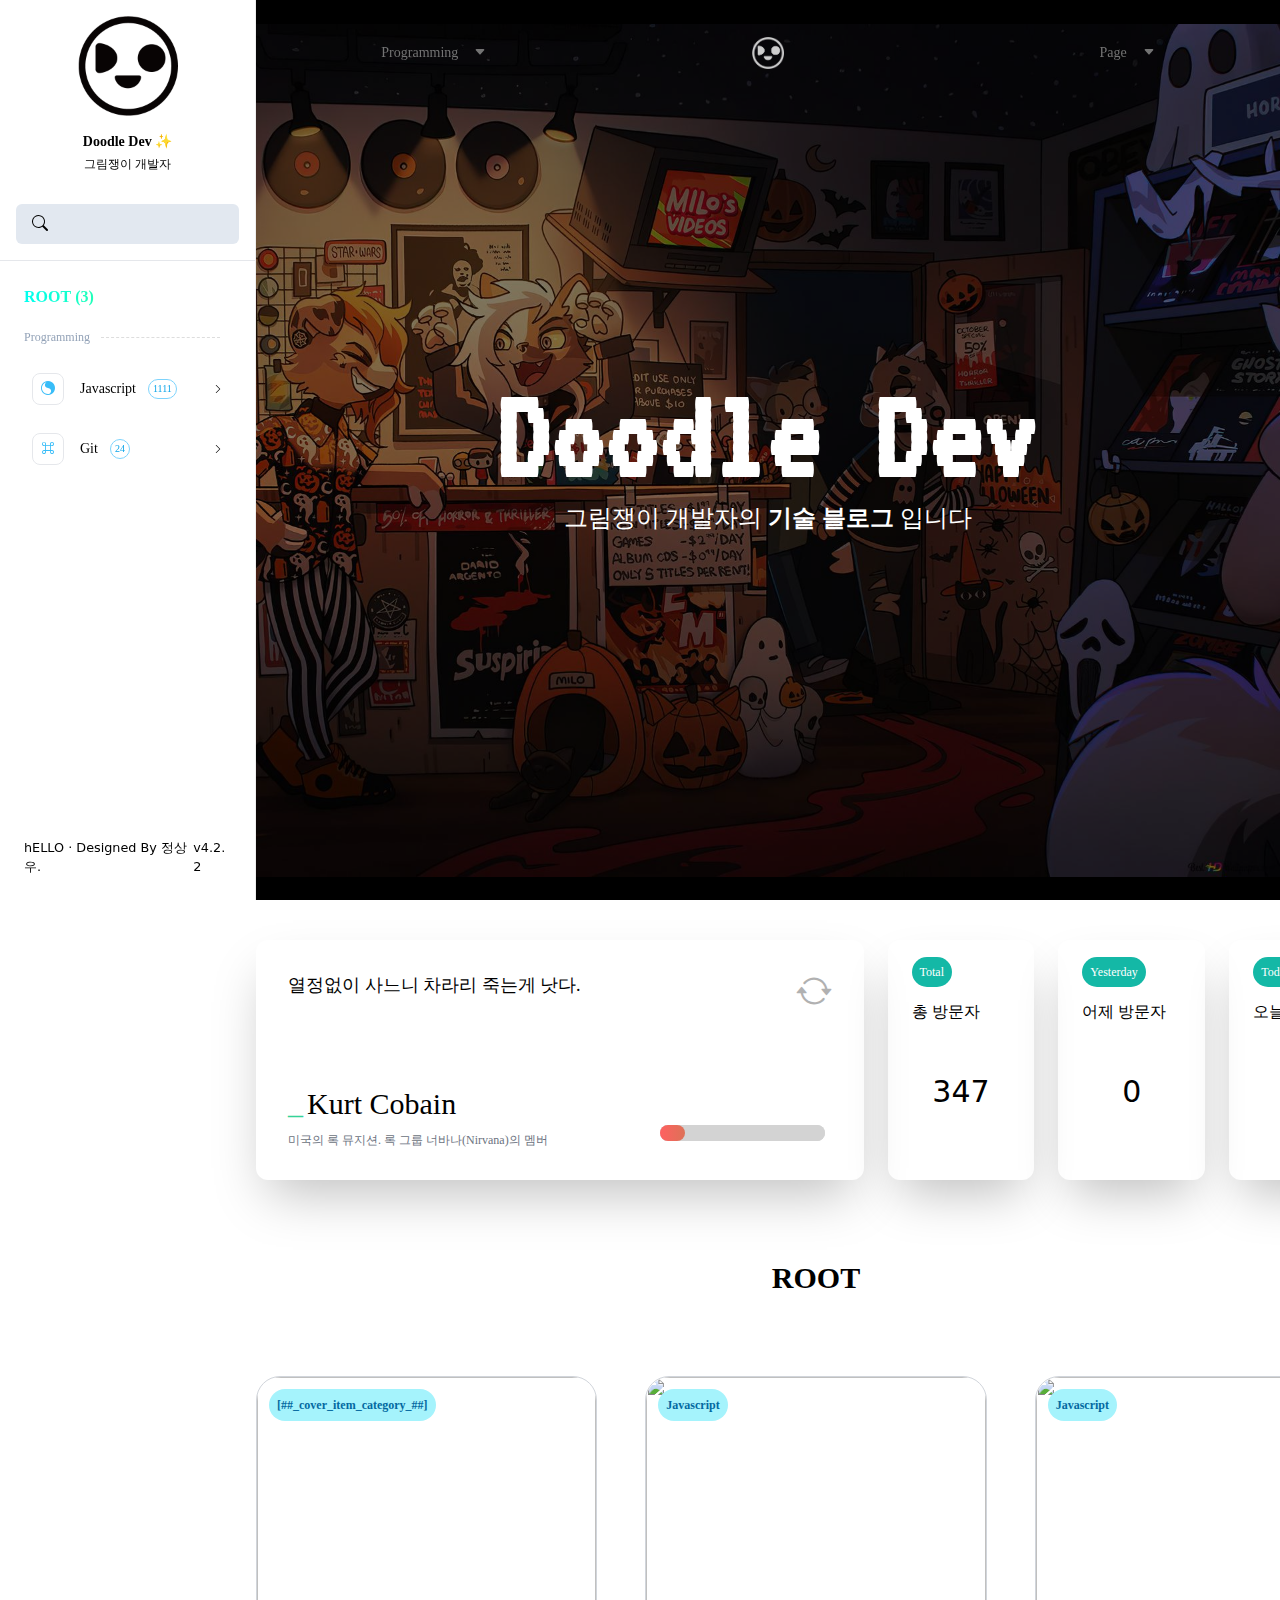
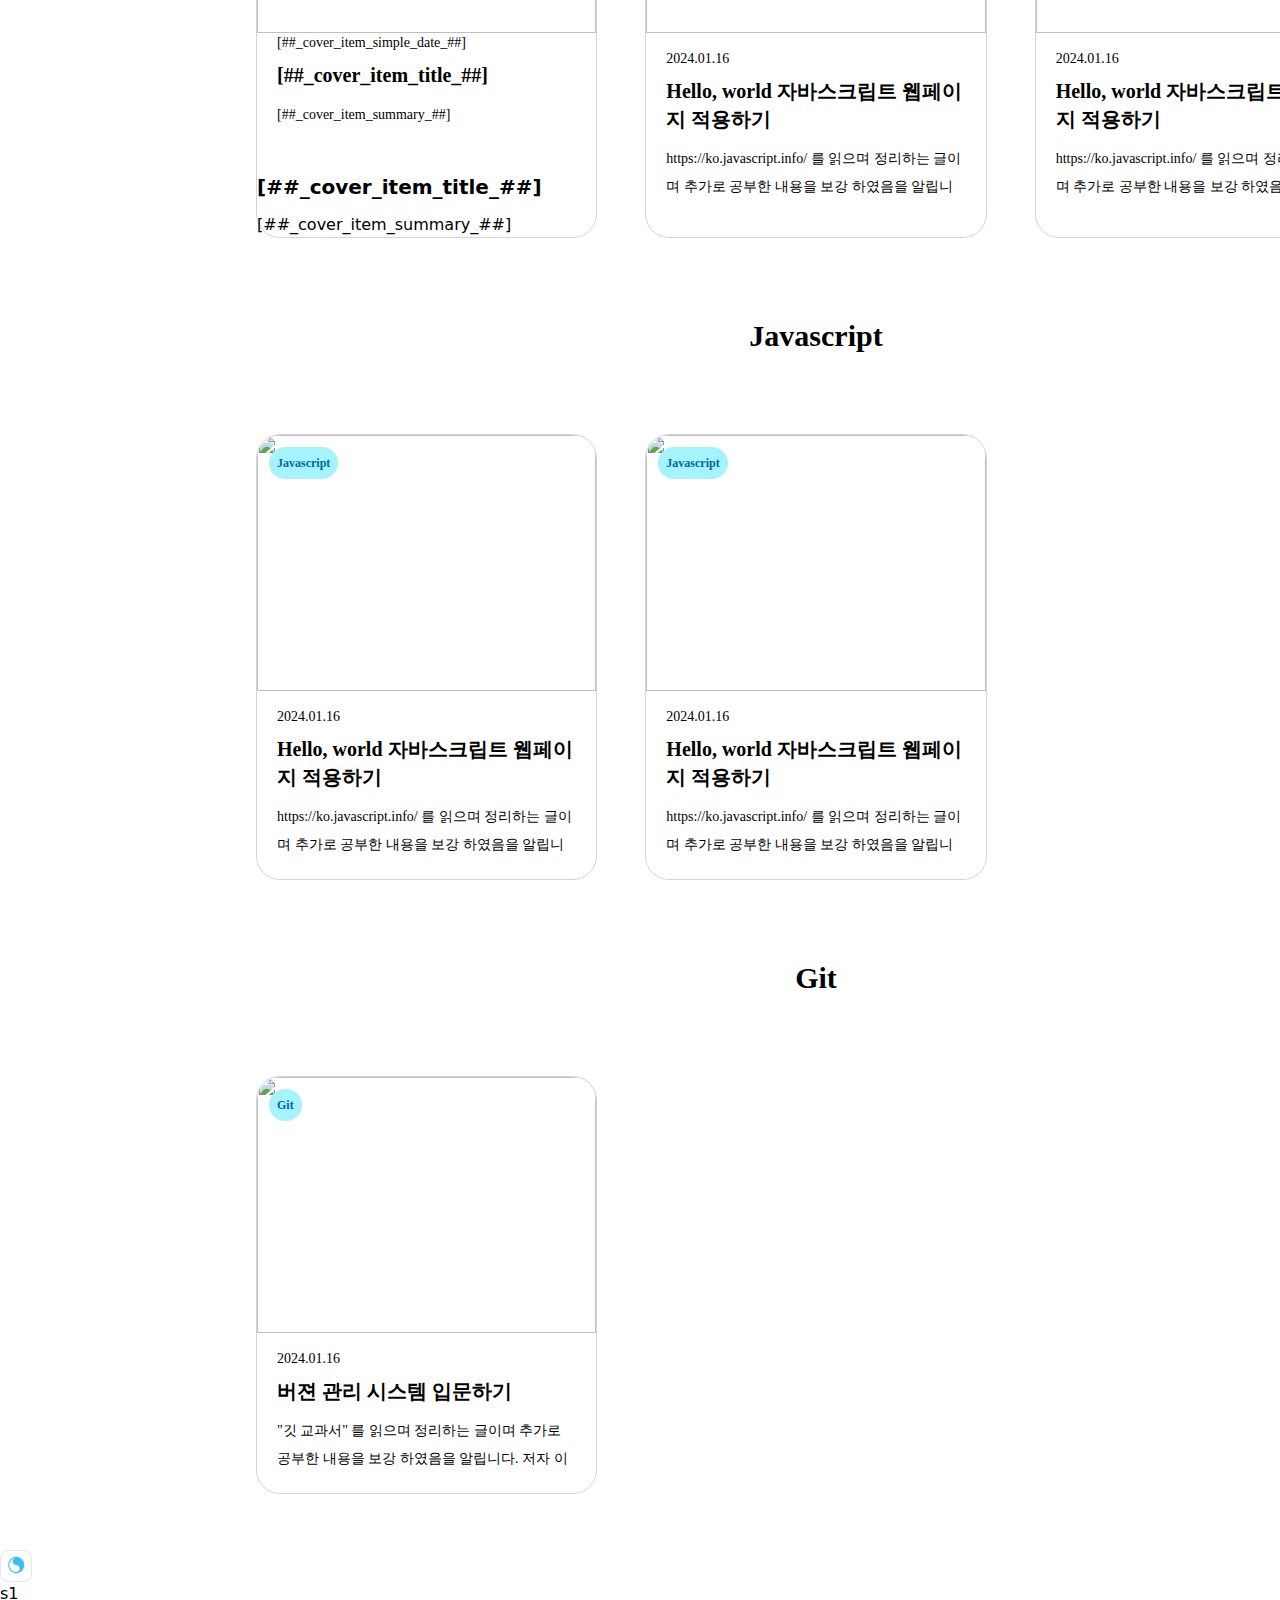
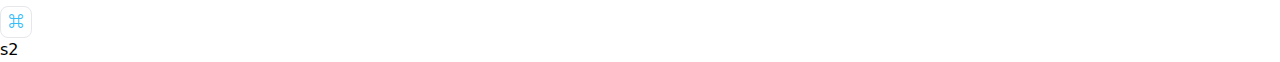
==== commit 699d04d9: "fix : main" ====
--- a/index.html
+++ b/index.html
@@ -125,6 +125,32 @@
                         <section class="flex flex-col items-center px-4 lg:px-0 lg:w-[70rem] lg:mx-auto" data-mode="grid">
                             <div class="text-3xl font-bold text-h-600 dark:text-h-200 my-10 empty:my-10 lg:my-20 font-NanumSquareNeo">ROOT</div>
                             <div class="list">
+                                <s_cover_item>
+                                    <div class="relative style-card-shadow rounded-3xl border-solid border border-gray-300 post">
+                                        <a href="[##_cover_item_url_##]" class="block relative">
+                                            <s_cover_item_thumbnail>
+                                                <span class="thumbnail ">
+                                                    <img class="lazyload object-cover bg-h-100 rounded-tl-3xl rounded-tr-3xl" data-src="[##_cover_item_thumbnail_##]" data-sizes="auto" alt="">
+                                                </span>
+                                            </s_cover_item_thumbnail>
+                                            <s_cover_item_article_info>
+                                                <div class="description flex flex-col pl-5 pr-5 pb-5">
+                                                    <div class="metainfo flex gap-x-1 text-sm"><time class="text-h-400 font-NanumSquareNeo">[##_cover_item_simple_date_##]</time></div>
+                                                    <div class="title"><span class="text-h-800 dark:text-h-200 font-NanumSquareNeo">[##_cover_item_title_##]</span></div>
+                                                    <div class="summary relative overflow-hidden leading-7 text-sm text-h-500 dark:text-h-400 font-NanumSquareNeo">[##_cover_item_summary_##]</div>
+                                                </div>
+                                            </s_cover_item_article_info>
+                                            <s_cover_item_not_article_info>
+                                                <div class="description flex flex-col">
+                                                <div class="title"><a class="text-h-800 dark:text-h-200" href="[##_cover_item_url_##]">[##_cover_item_title_##]</a></div>
+                                                <div class="summary">[##_cover_item_summary_##]</div>
+                                                </div>
+                                            </s_cover_item_not_article_info>
+                                        </a>
+                                        <a href="[##_cover_item_category_url_##]" class="block text-sm text-h-400 font-NanumSquareNeo absolute left-3 top-3 bg-cyan-200 rounded-full p-2 text-sky-700 text-xs font-semibold">[##_cover_item_category_##]</a>
+                                    </div>
+                                </s_cover_item>
+
                                 <div class="relative style-card-shadow rounded-3xl border-solid border border-gray-300">
                                     <a href="#;" class="block relative">
                                         <div class="post rounded-3xl">
@@ -151,20 +177,6 @@
                                         </div>
                                     </a>
                                     <a href="https://naver.com" target="_blank" class="block text-sm text-h-400 font-NanumSquareNeo absolute left-3 top-3 bg-cyan-200 rounded-full p-2 text-sky-700 text-xs font-semibold">Javascript</a>
-                                </div>
-
-                                <div class="relative style-card-shadow rounded-3xl border-solid border border-gray-300">
-                                    <a href="#;" class="block relative">
-                                        <div class="post rounded-3xl">
-                                            <span class="thumbnail"><img class="object-cover bg-h-100 lazyautosizes ls-is-cached lazyloaded rounded-tl-3xl rounded-tr-3xl" data-src="https://blog.kakaocdn.net/dn/0eOuo/btsB81tT45I/3abOy07gWdSMeZfXVy7Gr0/img.png" data-sizes="auto" alt="" sizes="335px" src="https://blog.kakaocdn.net/dn/0eOuo/btsB81tT45I/3abOy07gWdSMeZfXVy7Gr0/img.png"></span>
-                                            <div class="description flex flex-col pl-5 pr-5 pb-5">
-                                                <div class="metainfo flex gap-x-1 text-sm"><time class="text-h-400 font-NanumSquareNeo">2024.01.16</time></div>
-                                                <div class="title"><span class="text-h-800 dark:text-h-200 font-NanumSquareNeo">버젼 관리 시스템 입문하기</span></div>
-                                                <div class="summary relative overflow-hidden leading-7 text-sm text-h-500 dark:text-h-400 font-NanumSquareNeo">"깃 교과서" 를 읽으며 정리하는 글이며 추가로 공부한 내용을 보강 하였음을 알립니다. 저자 이호진 | 길벗 | https://thebook.io/080212/ 1. 버젼 관리 시스템(VCS)이란 ? VCS란 Version Control System 의 약어로 우리말로는 버젼 관리 시스템입니다. 버젼 관리 시스템이 무엇인지 단어를 나눠서 해석 해보겠습니다. 1-1. 사전적 정의 버젼 의 사전적 정의 어떤 프로그램을 수정, 개선하여 완성한 것. 새로워질 때마다 번호를 늘려 나갑니다. - 출처 OxfordLanguages 관리 의 사전적 정의 어떤 것을 효율적으로 운영함을 뜻합니다. - 출처 wikipedia 시스템 의 사전적 정의 체계적인 방법을 뜻합니다. - 출처 OxfordLanguages 1-2. 버..</div>
-                                            </div>
-                                        </div>
-                                    </a>
-                                    <a href="https://naver.com" target="_blank" class="block text-sm text-h-400 font-NanumSquareNeo absolute left-3 top-3 bg-cyan-200 rounded-full p-2 text-sky-700 text-xs font-semibold">Git</a>
                                 </div>
                             </div>
                         </section>
